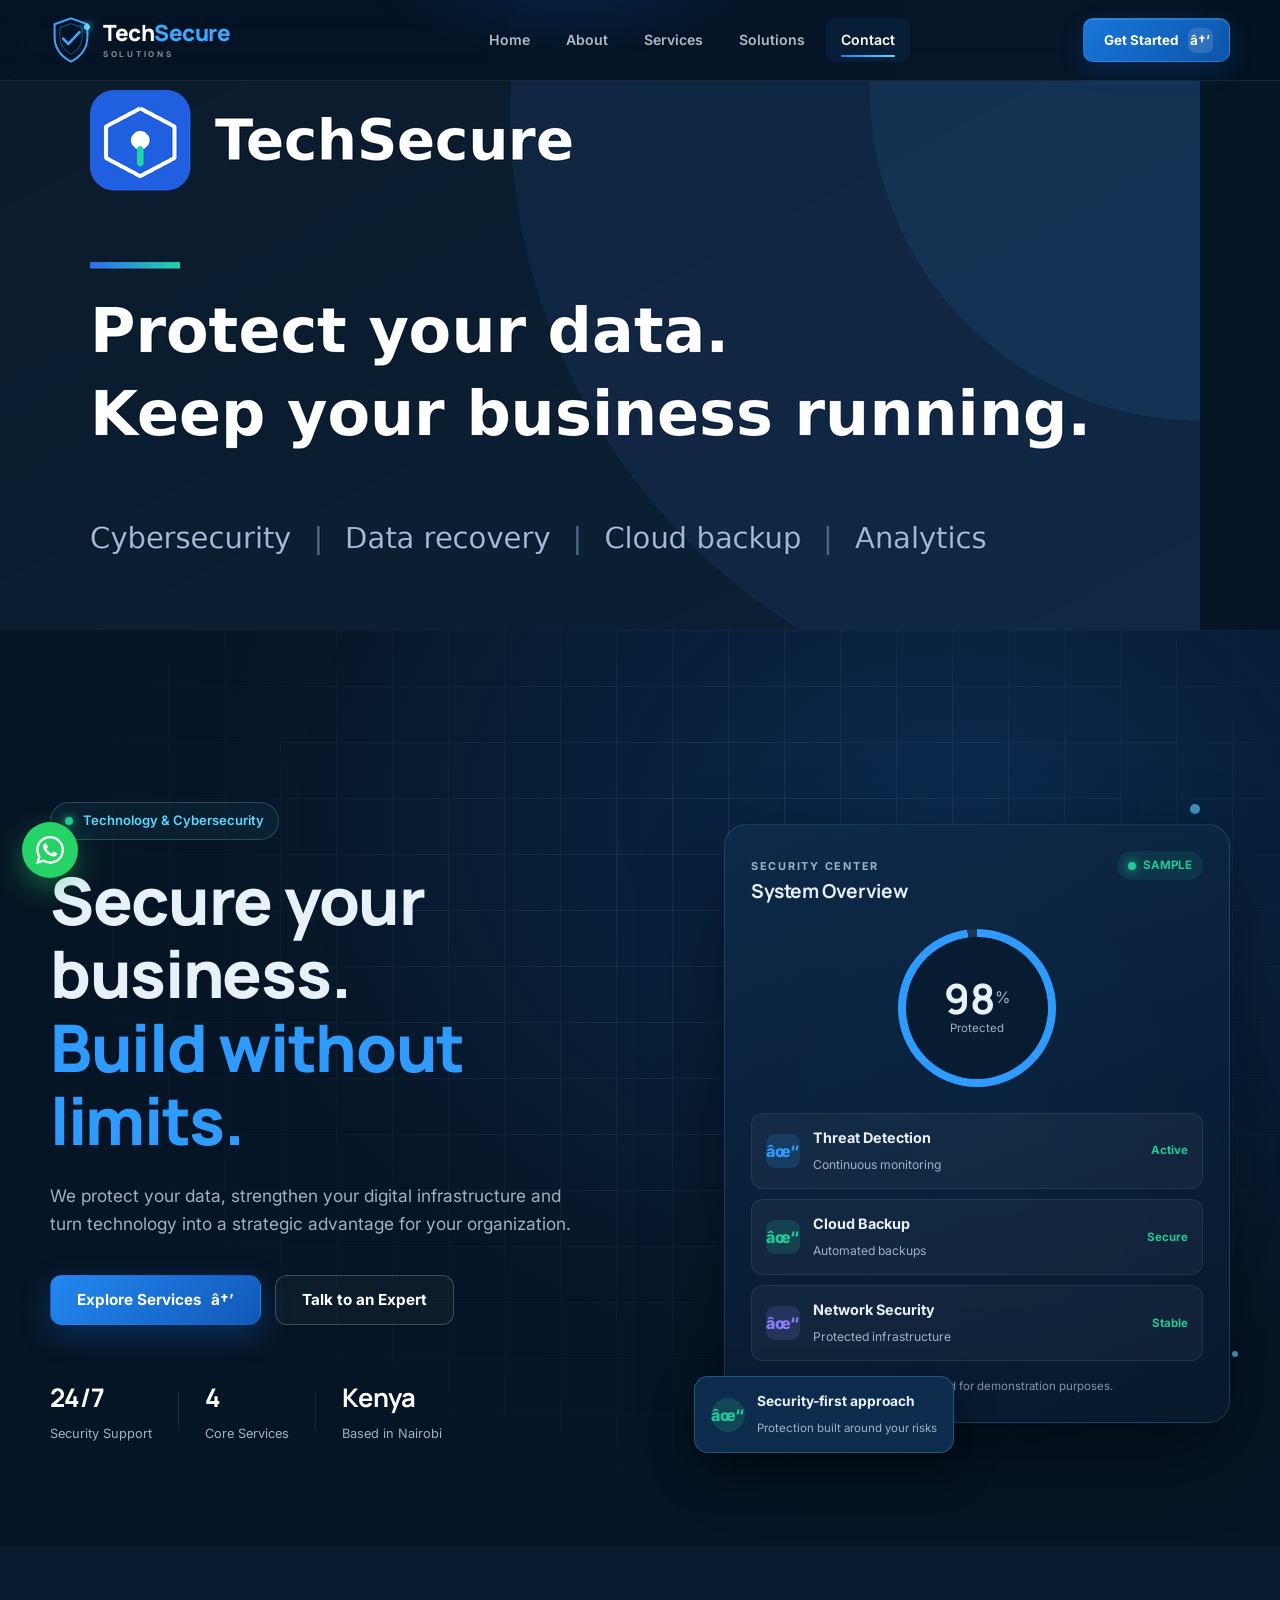
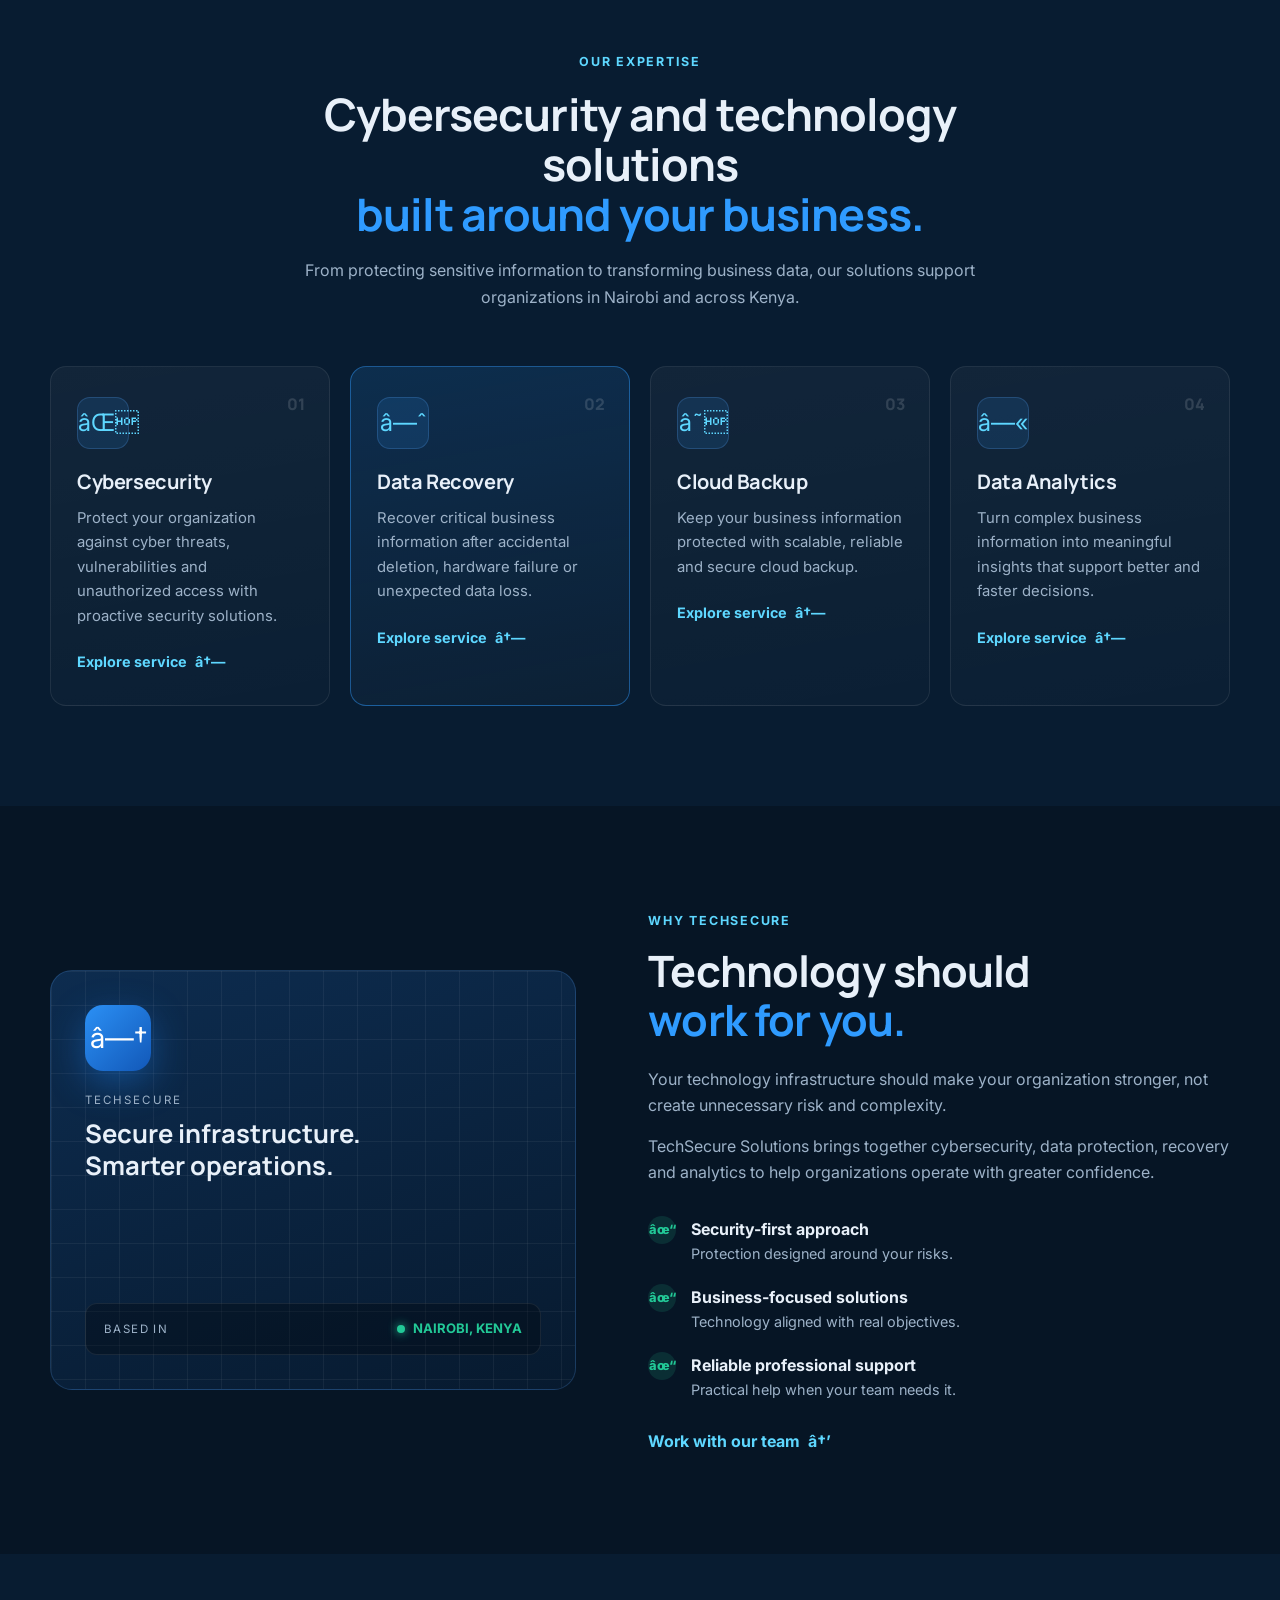
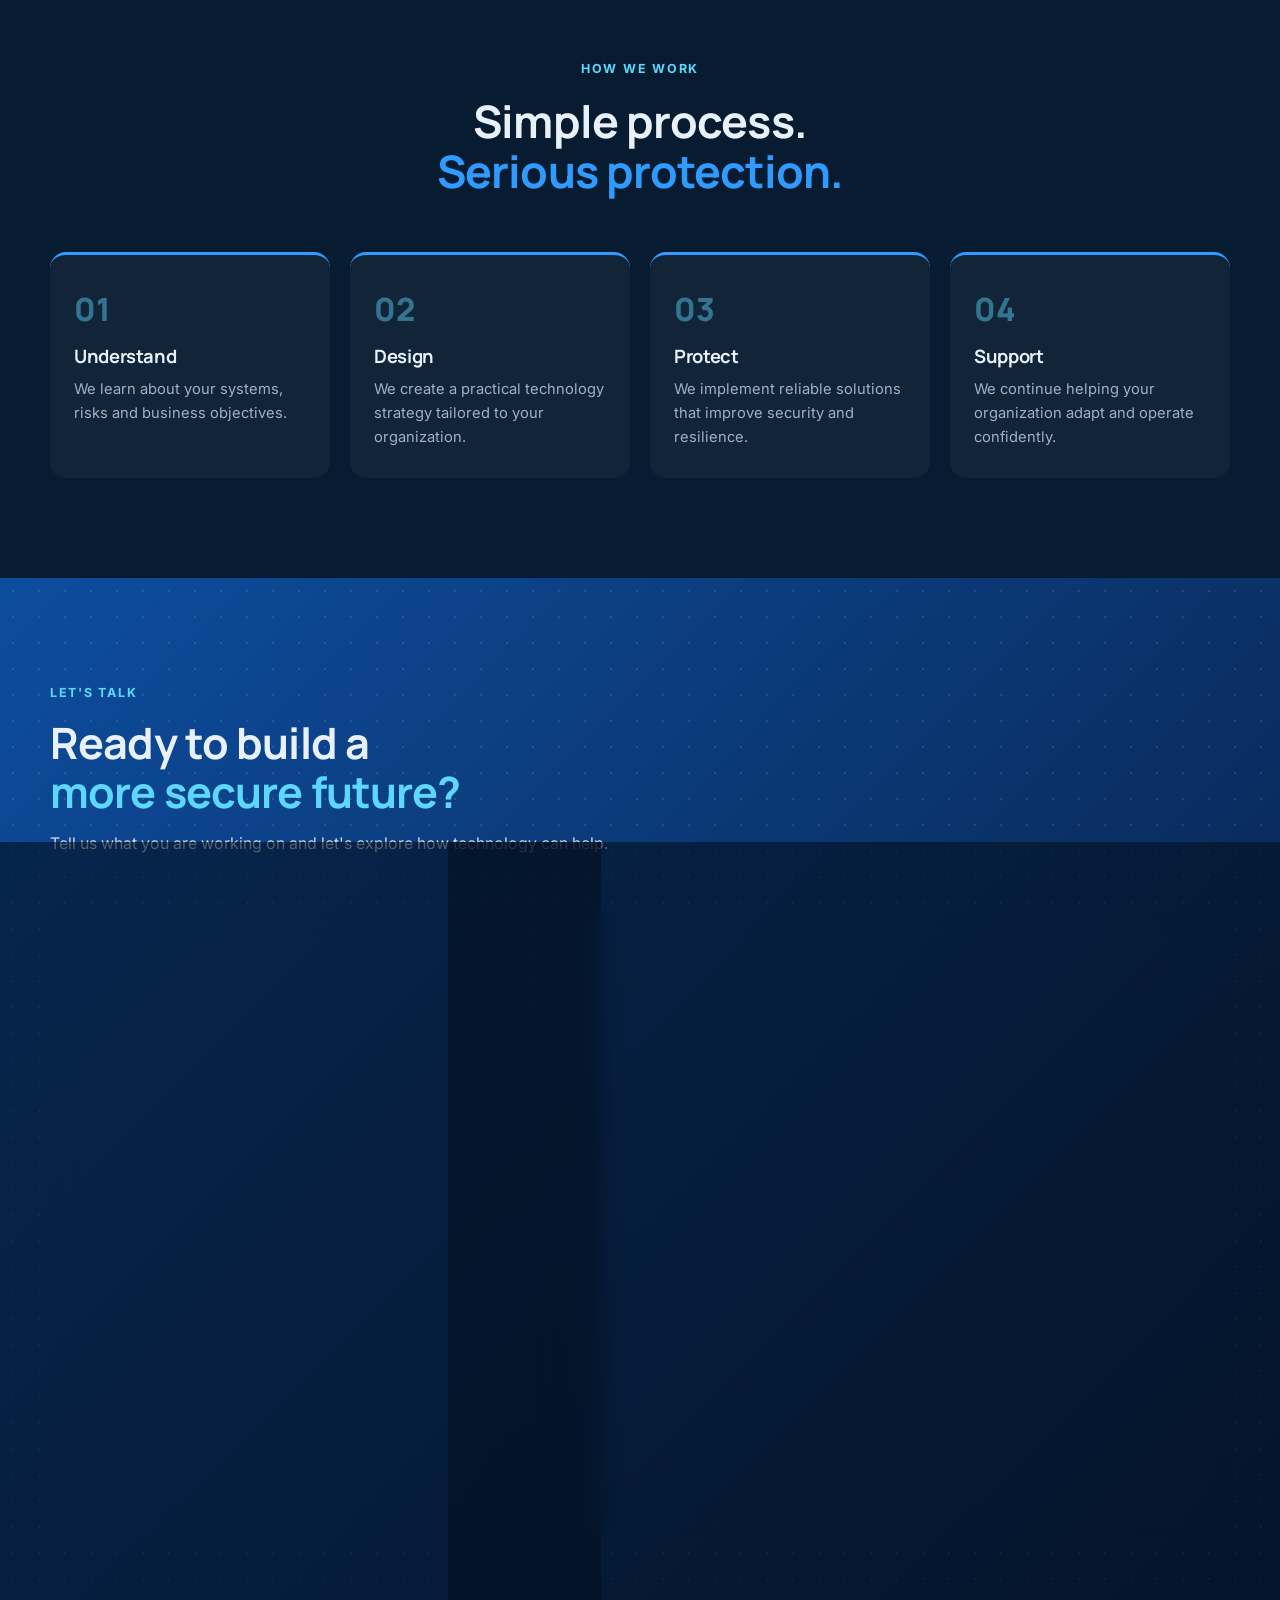
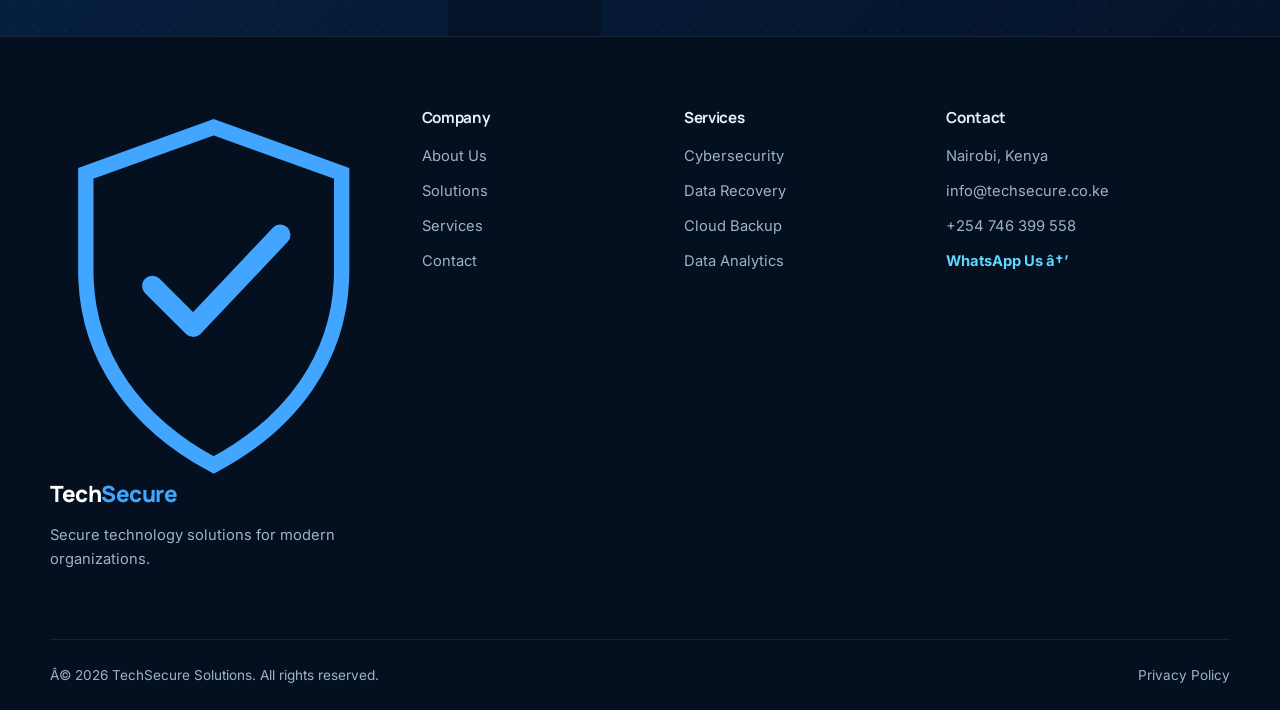
==== TechSecure/index.html @ e170213c "Add files via upload" ====
<!DOCTYPE html>
<html lang="en">
<head>
    <img src="images/og-image-png.png"
    <meta charset="UTF-8">
    <meta name="viewport" content="width=device-width, initial-scale=1.0">
    <title>TechSecure Solutions | Cybersecurity, Data Recovery, Cloud Backup &amp; Analytics</title>
    <meta name="description" content="TechSecure Solutions provides cybersecurity, data recovery, cloud backup, data analytics and technology solutions for organizations in Nairobi and across Kenya.">
    <meta name="keywords" content="cybersecurity Kenya, cybersecurity Nairobi, data recovery Kenya, cloud backup Kenya, data analytics Kenya, IT solutions Nairobi">
    <meta name="author" content="TechSecure Solutions">
    <meta name="robots" content="index, follow">
    <meta name="theme-color" content="#061525">

    <link rel="canonical" href="https://techsecure.co.ke/">

    <meta property="og:type" content="website">
    <meta property="og:url" content="https://techsecure.co.ke/">
    <meta property="og:title" content="TechSecure Solutions | Cybersecurity &amp; Technology Solutions">
    <meta property="og:description" content="Cybersecurity, data recovery, cloud backup and data analytics solutions for modern organizations in Kenya.">
    <meta property="og:image" content="https://techsecure.co.ke/images/og-image.png">
    <meta property="og:site_name" content="TechSecure Solutions">
    <meta property="og:locale" content="en_KE">

    <meta name="twitter:card" content="summary_large_image">
    <meta name="twitter:title" content="TechSecure Solutions | Cybersecurity &amp; Technology Solutions">
    <meta name="twitter:description" content="Cybersecurity, data recovery, cloud backup and data analytics solutions for modern organizations in Kenya.">
    <meta name="twitter:image" content="https://techsecure.co.ke/images/og-image.png">

    <link rel="icon" href="data:image/svg+xml,%3Csvg xmlns='http://www.w3.org/2000/svg' viewBox='0 0 32 32'%3E%3Crect width='32' height='32' rx='9' fill='%231466c8'/%3E%3Cpath d='M16 5.5l8 3v7c0 4.7-3.3 8.2-8 10-4.7-1.8-8-5.3-8-10v-7z' fill='none' stroke='%23fff' stroke-width='1.8' stroke-linejoin='round'/%3E%3Cpath d='M12 16l3 3 5-6' fill='none' stroke='%2319c29a' stroke-width='2.2' stroke-linecap='round' stroke-linejoin='round'/%3E%3C/svg%3E">

    <link rel="preconnect" href="https://fonts.googleapis.com">
    <link rel="preconnect" href="https://fonts.gstatic.com" crossorigin>
    <link href="https://fonts.googleapis.com/css2?family=Inter:wght@400;500;600;700;800&family=Manrope:wght@500;600;700;800&display=swap" rel="stylesheet">

    <link rel="stylesheet" href="css/style.css">

    <!-- Structured data for Google -->
    <script type="application/ld+json">
    {
      "@context": "https://schema.org",
      "@type": "ProfessionalService",
      "name": "TechSecure Solutions",
      "url": "https://techsecure.co.ke/",
      "telephone": "+254746399558",
      "email": "info@techsecure.co.ke",
      "areaServed": "Kenya",
      "address": {
        "@type": "PostalAddress",
        "addressLocality": "Nairobi",
        "addressCountry": "KE"
      },
      "serviceType": ["Cybersecurity", "Data Recovery", "Cloud Backup", "Data Analytics"]
    }
    </script>
</head>

<body>

    <a href="#main-content" class="skip-link">Skip to main content</a>

    <!-- ================= HEADER ================= -->
    <header class="site-header" id="site-header">
        <div class="header-glow"></div>
        <div class="container">
            <nav class="header-inner" aria-label="Main navigation">

                <a href="index.html" class="brand" aria-label="TechSecure Solutions home">
                    <span class="brand-icon" aria-hidden="true">
                        <svg width="42" height="48" viewBox="0 0 64 72" xmlns="http://www.w3.org/2000/svg">
                            <path d="M32 3 L57 12 V31 C57 48 47 61 32 69 C17 61 7 48 7 31 V12 Z" fill="none" stroke="currentColor" stroke-width="3"/>
                            <path d="M32 11 L49 17 V31 C49 43 42 52 32 58 C22 52 15 43 15 31 V17 Z" fill="none" stroke="currentColor" stroke-width="1.5" opacity=".45"/>
                            <path d="M20 34 L28 42 L45 24" fill="none" stroke="currentColor" stroke-width="4" stroke-linecap="round" stroke-linejoin="round"/>
                        </svg>
                        <span class="brand-pulse"></span>
                    </span>
                    <span class="brand-name">
                        <span class="brand-tech">Tech</span>
                        <span class="brand-secure">Secure</span>
                        <small>SOLUTIONS</small>
                    </span>
                </a>

                <ul class="nav-links" id="main-navigation">
                    <li><a href="#home" class="active">Home</a></li>
                    <li><a href="#about">About</a></li>
                    <li><a href="#services">Services</a></li>
                    <li><a href="pages/solutions.html">Solutions</a></li>
                    <li><a href="#contact">Contact</a></li>
                </ul>

                <a href="#contact" class="header-cta">
                    <span>Get Started</span>
                    <span class="header-cta-icon" aria-hidden="true">→</span>
                </a>

                <button class="menu-button" id="menuButton" type="button" aria-label="Open navigation menu" aria-expanded="false" aria-controls="main-navigation">
                    <span></span><span></span><span></span>
                </button>

            </nav>
        </div>
    </header>

    <main id="main-content">

        <!-- ================= HERO ================= -->
        <section class="hero" id="home" aria-labelledby="hero-title">
            <div class="hero-grid-pattern" aria-hidden="true"></div>
            <div class="container">
                <div class="hero-content">

                    <div class="hero-text">
                        <div class="hero-badge">
                            <span class="status-dot" aria-hidden="true"></span>
                            Technology &amp; Cybersecurity
                        </div>

                        <h1 id="hero-title">
                            Secure your business.
                            <span>Build without limits.</span>
                        </h1>

                        <p>We protect your data, strengthen your digital infrastructure and turn technology into a strategic advantage for your organization.</p>

                        <div class="hero-buttons">
                            <a href="#services" class="btn btn-primary">Explore Services <span>→</span></a>
                            <a href="#contact" class="btn btn-outline">Talk to an Expert</a>
                        </div>

                        <div class="hero-trust">
                            <div class="trust-item"><strong>24/7</strong><span>Security Support</span></div>
                            <div class="trust-line" aria-hidden="true"></div>
                            <div class="trust-item"><strong>4</strong><span>Core Services</span></div>
                            <div class="trust-line" aria-hidden="true"></div>
                            <div class="trust-item"><strong>Kenya</strong><span>Based in Nairobi</span></div>
                        </div>
                    </div>

                    <div class="hero-visual">
                        <div class="visual-glow" aria-hidden="true"></div>

                        <div class="security-card">
                            <div class="card-top">
                                <div>
                                    <span class="eyebrow">SECURITY CENTER</span>
                                    <h3>System Overview</h3>
                                </div>
                                <span class="live-status"><span></span>SAMPLE</span>
                            </div>

                            <div class="security-score">
                                <div class="score-ring">
                                    <div class="score-inner">
                                        <strong>98</strong>
                                        <span>%</span>
                                        <small>Protected</small>
                                    </div>
                                </div>
                            </div>

                            <div class="security-list">
                                <div class="security-row">
                                    <div class="security-row-icon blue" aria-hidden="true">✓</div>
                                    <div><strong>Threat Detection</strong><span>Continuous monitoring</span></div>
                                    <b>Active</b>
                                </div>
                                <div class="security-row">
                                    <div class="security-row-icon green" aria-hidden="true">✓</div>
                                    <div><strong>Cloud Backup</strong><span>Automated backups</span></div>
                                    <b>Secure</b>
                                </div>
                                <div class="security-row">
                                    <div class="security-row-icon purple" aria-hidden="true">✓</div>
                                    <div><strong>Network Security</strong><span>Protected infrastructure</span></div>
                                    <b>Stable</b>
                                </div>
                            </div>

                            <p class="card-note">Illustrative dashboard for demonstration purposes.</p>
                        </div>

                        <div class="floating-card">
                            <div class="floating-icon" aria-hidden="true">✓</div>
                            <div><strong>Security-first approach</strong><span>Protection built around your risks</span></div>
                        </div>

                        <div class="floating-dot dot-one" aria-hidden="true"></div>
                        <div class="floating-dot dot-two" aria-hidden="true"></div>
                    </div>

                </div>
            </div>
        </section>

        <!-- ================= SERVICES ================= -->
        <section class="services" id="services" aria-labelledby="services-title">
            <div class="container">

                <div class="section-heading">
                    <span class="section-tag">OUR EXPERTISE</span>
                    <h2 id="services-title">Cybersecurity and technology solutions <span>built around your business.</span></h2>
                    <p>From protecting sensitive information to transforming business data, our solutions support organizations in Nairobi and across Kenya.</p>
                </div>

                <div class="services-grid">

                    <article class="service-card">
                        <div class="service-number">01</div>
                        <div class="service-icon" aria-hidden="true">⌁</div>
                        <h3>Cybersecurity</h3>
                        <p>Protect your organization against cyber threats, vulnerabilities and unauthorized access with proactive security solutions.</p>
                        <a href="pages/cybersecurity.html">Explore service <span>↗</span></a>
                    </article>

                    <article class="service-card featured-service">
                        <div class="service-number">02</div>
                        <div class="service-icon" aria-hidden="true">◈</div>
                        <h3>Data Recovery</h3>
                        <p>Recover critical business information after accidental deletion, hardware failure or unexpected data loss.</p>
                        <a href="pages/data-recovery.html">Explore service <span>↗</span></a>
                    </article>

                    <article class="service-card">
                        <div class="service-number">03</div>
                        <div class="service-icon" aria-hidden="true">☁</div>
                        <h3>Cloud Backup</h3>
                        <p>Keep your business information protected with scalable, reliable and secure cloud backup.</p>
                        <a href="pages/cloud-backup.html">Explore service <span>↗</span></a>
                    </article>

                    <article class="service-card">
                        <div class="service-number">04</div>
                        <div class="service-icon" aria-hidden="true">◫</div>
                        <h3>Data Analytics</h3>
                        <p>Turn complex business information into meaningful insights that support better and faster decisions.</p>
                        <a href="pages/data-analytics.html">Explore service <span>↗</span></a>
                    </article>

                </div>
            </div>
        </section>

        <!-- ================= ABOUT ================= -->
        <section class="about" id="about" aria-labelledby="about-title">
            <div class="container">
                <div class="about-grid">

                    <div class="about-visual">
                        <div class="about-panel">
                            <div class="panel-grid" aria-hidden="true"></div>
                            <div class="panel-content">
                                <div class="shield-large" aria-hidden="true">◆</div>
                                <span>TECHSECURE</span>
                                <strong>Secure infrastructure.</strong>
                                <strong>Smarter operations.</strong>
                            </div>
                            <div class="panel-stat">
                                <span>BASED IN</span>
                                <strong><i></i>NAIROBI, KENYA</strong>
                            </div>
                        </div>
                    </div>

                    <div class="about-content">
                        <span class="section-tag">WHY TECHSECURE</span>
                        <h2 id="about-title">Technology should <span>work for you.</span></h2>

                        <p>Your technology infrastructure should make your organization stronger, not create unnecessary risk and complexity.</p>
                        <p>TechSecure Solutions brings together cybersecurity, data protection, recovery and analytics to help organizations operate with greater confidence.</p>

                        <div class="about-features">
                            <div>
                                <span class="feature-check" aria-hidden="true">✓</span>
                                <div><strong>Security-first approach</strong><p>Protection designed around your risks.</p></div>
                            </div>
                            <div>
                                <span class="feature-check" aria-hidden="true">✓</span>
                                <div><strong>Business-focused solutions</strong><p>Technology aligned with real objectives.</p></div>
                            </div>
                            <div>
                                <span class="feature-check" aria-hidden="true">✓</span>
                                <div><strong>Reliable professional support</strong><p>Practical help when your team needs it.</p></div>
                            </div>
                        </div>

                        <a href="#contact" class="text-link">Work with our team <span>→</span></a>
                    </div>

                </div>
            </div>
        </section>

        <!-- ================= PROCESS ================= -->
        <section class="process" aria-labelledby="process-title">
            <div class="container">

                <div class="section-heading">
                    <span class="section-tag">HOW WE WORK</span>
                    <h2 id="process-title">Simple process. <span>Serious protection.</span></h2>
                </div>

                <div class="process-grid">
                    <div class="process-item"><span>01</span><h3>Understand</h3><p>We learn about your systems, risks and business objectives.</p></div>
                    <div class="process-item"><span>02</span><h3>Design</h3><p>We create a practical technology strategy tailored to your organization.</p></div>
                    <div class="process-item"><span>03</span><h3>Protect</h3><p>We implement reliable solutions that improve security and resilience.</p></div>
                    <div class="process-item"><span>04</span><h3>Support</h3><p>We continue helping your organization adapt and operate confidently.</p></div>
                </div>

            </div>
        </section>

        <!-- ================= CONTACT ================= -->
        <section class="cta" id="contact" aria-labelledby="contact-title">
            <div class="cta-pattern" aria-hidden="true"></div>
            <div class="container">

                <div class="contact-heading">
                    <span class="section-tag">LET'S TALK</span>
                    <h2 id="contact-title">Ready to build a <span>more secure future?</span></h2>
                    <p>Tell us what you are working on and let's explore how technology can help.</p>
                </div>

                <div class="contact-grid">

                    <div class="contact-info">
                        <h3>Contact TechSecure</h3>

                        <ul class="contact-details">
                            <li>
                                <span class="contact-icon" aria-hidden="true">✉</span>
                                <div>
                                    <strong>Email</strong>
                                    <a href="mailto:info@techsecure.co.ke">info@techsecure.co.ke</a>
                                </div>
                            </li>
                            <li>
                                <span class="contact-icon" aria-hidden="true">☎</span>
                                <div>
                                    <strong>Phone</strong>
                                    <a href="tel:+254746399558">+254 746 399 558</a>
                                </div>
                            </li>
                            <li>
                                <span class="contact-icon" aria-hidden="true">⌖</span>
                                <div>
                                    <strong>Location</strong>
                                    <span>Nairobi, Kenya</span>
                                </div>
                            </li>
                        </ul>

                        <a href="https://wa.me/254746399558?text=Hello%20TechSecure%2C%20I%27d%20like%20to%20ask%20about%20your%20services." class="btn btn-light" target="_blank" rel="noopener noreferrer">Message us on WhatsApp <span>→</span></a>
                    </div>

                    <!-- Works automatically when hosted on Netlify -->
                    <form class="contact-form" name="contact" method="POST" data-netlify="true" netlify-honeypot="bot-field">
                        <input type="hidden" name="form-name" value="contact">
                        <p class="hp"><label>Leave this empty: <input name="bot-field"></label></p>

                        <h3>Send us a message</h3>

                        <div class="form-row">
                            <div class="fld">
                                <label for="f-name">Full name</label>
                                <input id="f-name" name="name" type="text" autocomplete="name" required>
                            </div>
                            <div class="fld">
                                <label for="f-email">Email address</label>
                                <input id="f-email" name="email" type="email" autocomplete="email" required>
                            </div>
                        </div>

                        <div class="form-row">
                            <div class="fld">
                                <label for="f-phone">Phone (optional)</label>
                                <input id="f-phone" name="phone" type="tel" autocomplete="tel">
                            </div>
                            <div class="fld">
                                <label for="f-service">Service</label>
                                <select id="f-service" name="service">
                                    <option>General enquiry</option>
                                    <option>Cybersecurity</option>
                                    <option>Data recovery</option>
                                    <option>Cloud backup</option>
                                    <option>Data analytics</option>
                                </select>
                            </div>
                        </div>

                        <div class="fld">
                            <label for="f-message">How can we help?</label>
                            <textarea id="f-message" name="message" rows="5" required></textarea>
                        </div>

                        <button type="submit" class="btn btn-primary">Send Message <span>→</span></button>
                        <p class="form-note">We reply to every enquiry. See our <a href="pages/privacy.html">Privacy Policy</a>.</p>
                    </form>

                </div>
            </div>
        </section>

    </main>

    <!-- ================= FOOTER ================= -->
    <footer class="footer">
        <div class="container">

            <div class="footer-grid">

                <div class="footer-company">
                    <a href="index.html" class="brand" aria-label="TechSecure Solutions home">
                        <span class="brand-icon" aria-hidden="true">
                            <svg width="42" height="48" viewBox="0 0 64 72" xmlns="http://www.w3.org/2000/svg">
                                <path d="M32 3 L57 12 V31 C57 48 47 61 32 69 C17 61 7 48 7 31 V12 Z" fill="none" stroke="currentColor" stroke-width="3"/>
                                <path d="M20 34 L28 42 L45 24" fill="none" stroke="currentColor" stroke-width="4" stroke-linecap="round" stroke-linejoin="round"/>
                            </svg>
                        </span>
                        <span class="brand-name">
                            <span class="brand-tech">Tech</span>
                            <span class="brand-secure">Secure</span>
                        </span>
                    </a>
                    <p>Secure technology solutions for modern organizations.</p>
                </div>

                <div>
                    <h3>Company</h3>
                    <a href="#about">About Us</a>
                    <a href="pages/solutions.html">Solutions</a>
                    <a href="#services">Services</a>
                    <a href="#contact">Contact</a>
                </div>

                <div>
                    <h3>Services</h3>
                    <a href="pages/cybersecurity.html">Cybersecurity</a>
                    <a href="pages/data-recovery.html">Data Recovery</a>
                    <a href="pages/cloud-backup.html">Cloud Backup</a>
                    <a href="pages/data-analytics.html">Data Analytics</a>
                </div>

                <div>
                    <h3>Contact</h3>
                    <p>Nairobi, Kenya</p>
                    <a href="mailto:info@techsecure.co.ke">info@techsecure.co.ke</a>
                    <a href="tel:+254746399558">+254 746 399 558</a>
                    <a href="https://wa.me/254746399558?text=Hello%20TechSecure%2C%20I%27d%20like%20to%20ask%20about%20your%20services." class="footer-contact" target="_blank" rel="noopener noreferrer">WhatsApp Us →</a>
                </div>

            </div>

            <div class="footer-bottom">
                <p>© <span id="year"></span> TechSecure Solutions. All rights reserved.</p>
                <div>
                    <a href="pages/privacy.html">Privacy Policy</a>
                </div>
            </div>

        </div>
    </footer>

    <!-- WhatsApp floating button -->
    <a class="wa-float" href="https://wa.me/254746399558?text=Hello%20TechSecure%2C%20I%27d%20like%20to%20ask%20about%20your%20services." target="_blank" rel="noopener noreferrer" aria-label="Chat with TechSecure on WhatsApp">
        <svg width="28" height="28" viewBox="0 0 24 24" fill="#fff" aria-hidden="true"><path d="M17.472 14.382c-.297-.149-1.758-.867-2.03-.967-.273-.099-.471-.148-.67.15-.197.297-.767.966-.94 1.164-.173.199-.347.223-.644.075-.297-.15-1.255-.463-2.39-1.475-.883-.788-1.48-1.761-1.653-2.059-.173-.297-.018-.458.13-.606.134-.133.298-.347.446-.52.149-.174.198-.298.298-.497.099-.198.05-.371-.025-.52-.075-.149-.669-1.612-.916-2.207-.242-.579-.487-.5-.669-.51-.173-.008-.371-.01-.57-.01-.198 0-.52.074-.792.372-.272.297-1.04 1.016-1.04 2.479 0 1.462 1.065 2.875 1.213 3.074.149.198 2.096 3.2 5.077 4.487.709.306 1.262.489 1.694.625.712.227 1.36.195 1.871.118.571-.085 1.758-.719 2.006-1.413.248-.694.248-1.289.173-1.413-.074-.124-.272-.198-.57-.347m-5.421 7.403h-.004a9.87 9.87 0 01-5.031-1.378l-.361-.214-3.741.982.998-3.648-.235-.374a9.86 9.86 0 01-1.51-5.26c.001-5.45 4.436-9.884 9.888-9.884 2.64 0 5.122 1.03 6.988 2.898a9.825 9.825 0 012.893 6.994c-.003 5.45-4.437 9.884-9.885 9.884m8.413-18.297A11.815 11.815 0 0012.05 0C5.495 0 .16 5.335.157 11.892c0 2.096.547 4.142 1.588 5.945L.057 24l6.305-1.654a11.882 11.882 0 005.683 1.448h.005c6.554 0 11.89-5.335 11.893-11.893a11.821 11.821 0 00-3.48-8.413Z"/></svg>
    </a>

    <button id="backToTop" class="back-to-top" type="button" aria-label="Back to top">↑</button>

    <script src="js/script.js"></script>

</body>
</html>
---- TechSecure/css/style.css ----
/* ===== TECHSECURE — COMPLETE STYLESHEET (FINAL) ===== */

:root {
  --bg: #061525;
  --bg-2: #081c31;
  --line: rgba(255, 255, 255, .08);
  --text: #e8f0f9;
  --muted: #9db2c8;
  --blue: #2f9bff;
  --blue-d: #1466c8;
  --cyan: #5ed7ff;
  --green: #22c997;
  --purple: #8b7bff;
  --radius: 16px;
  --head: "Manrope", "Inter", system-ui, sans-serif;
  --body: "Inter", system-ui, -apple-system, "Segoe UI", sans-serif;
}

*, *::before, *::after { box-sizing: border-box; }
html { scroll-behavior: smooth; scroll-padding-top: 90px; }
body {
  margin: 0; background: var(--bg); color: var(--text);
  font-family: var(--body); font-size: 1rem; line-height: 1.65;
  -webkit-font-smoothing: antialiased;
}
img, svg { max-width: 100%; display: block; }
a { color: inherit; text-decoration: none; }
h1, h2, h3 { font-family: var(--head); line-height: 1.12; margin: 0; letter-spacing: -.02em; }
p { margin: 0; }
.container { width: min(1180px, 100% - 40px); margin-inline: auto; }
:focus-visible { outline: 2px solid var(--cyan); outline-offset: 3px; }

.skip-link {
  position: absolute; left: 12px; top: -60px; z-index: 3000;
  background: var(--blue); color: #fff; padding: 10px 16px; border-radius: 8px;
}
.skip-link:focus { top: 12px; }

/* ===== HEADER ===== */
.site-header {
  position: fixed; inset: 0 0 auto 0; z-index: 1000;
  background: rgba(5, 19, 36, .9); border-bottom: 1px solid var(--line);
  backdrop-filter: blur(18px); -webkit-backdrop-filter: blur(18px);
  transition: background .3s, box-shadow .3s, border-color .3s;
}
.site-header.scrolled {
  background: rgba(4, 16, 31, .97); border-bottom-color: rgba(58, 157, 255, .18);
  box-shadow: 0 12px 40px rgba(0, 0, 0, .25);
}
.header-glow {
  position: absolute; top: -120px; left: 28%; width: 420px; height: 180px;
  background: radial-gradient(ellipse, rgba(21, 117, 255, .14), transparent 70%);
  pointer-events: none;
}
.site-header .container { position: relative; }
.header-inner { min-height: 80px; display: flex; align-items: center; justify-content: space-between; gap: 28px; }

.brand { display: inline-flex; align-items: center; gap: 11px; flex-shrink: 0; }
.brand-icon { position: relative; width: 42px; height: 48px; color: #42a5ff; transition: transform .35s, color .35s, filter .35s; }
.brand-icon svg { width: 100%; height: 100%; }
.brand-pulse {
  position: absolute; width: 6px; height: 6px; top: 8px; right: 2px; border-radius: 50%;
  background: var(--cyan); box-shadow: 0 0 0 4px rgba(94, 215, 255, .1), 0 0 14px rgba(94, 215, 255, .7);
  animation: pulse 2.2s infinite ease-in-out;
}
@keyframes pulse { 0%, 100% { opacity: .45; transform: scale(.8); } 50% { opacity: 1; transform: scale(1.15); } }
.brand:hover .brand-icon { color: #66c4ff; transform: translateY(-1px) rotate(-2deg); filter: drop-shadow(0 0 12px rgba(58, 167, 255, .35)); }

.brand-name { display: flex; flex-wrap: wrap; align-items: baseline; line-height: 1; }
.brand-tech, .brand-secure { font-family: var(--head); font-size: 1.4rem; font-weight: 800; letter-spacing: -.5px; }
.brand-tech { color: #fff; }
.brand-secure { color: #3ea7ff; }
.brand-name small { flex-basis: 100%; margin-top: 5px; font-size: .5rem; font-weight: 700; letter-spacing: .34em; color: rgba(255, 255, 255, .5); }

.nav-links { display: flex; align-items: center; gap: 6px; margin: 0; padding: 0; list-style: none; }
.nav-links a {
  position: relative; display: inline-flex; align-items: center; min-height: 44px; padding: 0 15px;
  color: rgba(255, 255, 255, .7); font-size: .88rem; font-weight: 600; border-radius: 9px;
  transition: color .25s, background .25s;
}
.nav-links a::after {
  content: ""; position: absolute; left: 15px; right: 15px; bottom: 5px; height: 2px; border-radius: 10px;
  background: linear-gradient(90deg, #1687ff, var(--cyan)); transform: scaleX(0); transition: transform .25s;
}
.nav-links a:hover { color: #fff; background: rgba(255, 255, 255, .06); }
.nav-links a:hover::after, .nav-links a.active::after { transform: scaleX(1); }
.nav-links a.active { color: #fff; background: rgba(38, 137, 224, .08); }

.header-cta {
  display: inline-flex; align-items: center; gap: 10px; min-height: 44px; padding: 0 16px 0 20px;
  color: #fff; font-size: .84rem; font-weight: 700; border: 1px solid rgba(77, 171, 255, .35); border-radius: 10px;
  background: linear-gradient(135deg, #1977da, #0c54a9);
  box-shadow: 0 8px 24px rgba(0, 105, 210, .2), inset 0 1px 0 rgba(255, 255, 255, .12);
  transition: transform .25s, box-shadow .25s, border-color .25s;
}
.header-cta:hover { transform: translateY(-2px); border-color: rgba(112, 198, 255, .65); box-shadow: 0 12px 30px rgba(0, 115, 230, .3); }
.header-cta-icon { width: 25px; height: 25px; display: grid; place-items: center; border-radius: 7px; background: rgba(255, 255, 255, .13); transition: transform .25s; }
.header-cta:hover .header-cta-icon { transform: translateX(3px); }

.menu-button {
  display: none; width: 45px; height: 45px; padding: 0; flex-direction: column; align-items: center; justify-content: center; gap: 5px;
  border: 1px solid rgba(255, 255, 255, .14); border-radius: 10px; background: rgba(255, 255, 255, .05); cursor: pointer;
}
.menu-button span { width: 19px; height: 2px; border-radius: 10px; background: #fff; transition: transform .3s, opacity .3s; }

/* ===== BUTTONS & SHARED ===== */
.btn {
  display: inline-flex; align-items: center; justify-content: center; gap: 10px; min-height: 50px; padding: 0 26px;
  font: inherit; font-weight: 700; font-size: .95rem; border-radius: 12px; border: 1px solid transparent; cursor: pointer;
  transition: transform .25s, box-shadow .25s, background .25s, border-color .25s;
}
.btn:hover { transform: translateY(-2px); }
.btn-primary { color: #fff; background: linear-gradient(135deg, #2288f0, #1258b8); box-shadow: 0 10px 30px rgba(20, 110, 220, .3); }
.btn-outline { color: #fff; border-color: rgba(255, 255, 255, .22); background: rgba(255, 255, 255, .03); }
.btn-outline:hover { border-color: var(--cyan); background: rgba(94, 215, 255, .06); }
.btn-light { color: #06264a; background: #fff; box-shadow: 0 10px 30px rgba(0, 0, 0, .2); }

.section-tag { display: inline-block; margin-bottom: 16px; font-size: .78rem; font-weight: 700; letter-spacing: .14em; color: var(--cyan); }
h2 span, h1 span { color: var(--blue); display: block; }
.section-heading { max-width: 680px; margin: 0 auto 56px; text-align: center; }
.section-heading h2 { font-size: clamp(1.9rem, 4vw, 2.8rem); }
.section-heading p { margin-top: 18px; color: var(--muted); }
.text-link { display: inline-flex; gap: 8px; margin-top: 26px; font-weight: 700; color: var(--cyan); }
.text-link span { transition: transform .2s; }
.text-link:hover span { transform: translateX(4px); }

/* ===== HERO ===== */
.hero { position: relative; overflow: hidden; padding: 170px 0 100px; background: radial-gradient(ellipse at 75% 20%, rgba(28, 110, 220, .22), transparent 55%), var(--bg); }
.hero-grid-pattern {
  position: absolute; inset: 0; pointer-events: none;
  background-image: linear-gradient(var(--line) 1px, transparent 1px), linear-gradient(90deg, var(--line) 1px, transparent 1px);
  background-size: 56px 56px; mask-image: radial-gradient(ellipse at 60% 30%, #000, transparent 70%);
  -webkit-mask-image: radial-gradient(ellipse at 60% 30%, #000, transparent 70%);
}
.hero .container { position: relative; }
.hero-content { display: grid; grid-template-columns: 1.05fr .95fr; gap: 64px; align-items: center; }
.hero-badge {
  display: inline-flex; align-items: center; gap: 10px; padding: 7px 14px; margin-bottom: 24px;
  font-size: .82rem; font-weight: 600; color: var(--cyan); border: 1px solid rgba(94, 215, 255, .25); border-radius: 999px; background: rgba(94, 215, 255, .06);
}
.status-dot, .live-status span, .panel-stat i { width: 8px; height: 8px; border-radius: 50%; background: var(--green); box-shadow: 0 0 10px var(--green); display: inline-block; }
.hero h1 { font-size: clamp(2.4rem, 5.6vw, 4.1rem); font-weight: 800; }
.hero-text > p { margin-top: 24px; max-width: 540px; color: var(--muted); font-size: 1.08rem; }
.hero-buttons { display: flex; flex-wrap: wrap; gap: 14px; margin-top: 36px; }
.hero-trust { display: flex; align-items: center; gap: 26px; margin-top: 52px; flex-wrap: wrap; }
.trust-item strong { display: block; font-family: var(--head); font-size: 1.6rem; color: #fff; }
.trust-item span { font-size: .8rem; color: var(--muted); }
.trust-line { width: 1px; height: 38px; background: var(--line); }

.hero-visual { position: relative; padding: 24px 0 24px 24px; }
.visual-glow { position: absolute; inset: 10% 0 0 10%; background: radial-gradient(circle, rgba(47, 155, 255, .3), transparent 65%); filter: blur(40px); }
.security-card {
  position: relative; padding: 26px; border-radius: 22px; border: 1px solid rgba(94, 170, 255, .2);
  background: linear-gradient(160deg, rgba(14, 42, 74, .95), rgba(7, 24, 44, .95)); box-shadow: 0 30px 80px rgba(0, 0, 0, .45);
}
.card-top { display: flex; justify-content: space-between; align-items: flex-start; gap: 12px; }
.eyebrow { font-size: .68rem; letter-spacing: .16em; color: var(--muted); font-weight: 700; }
.card-top h3 { font-size: 1.2rem; margin-top: 4px; }
.live-status { display: inline-flex; align-items: center; gap: 7px; font-size: .72rem; font-weight: 700; color: var(--green); padding: 5px 11px; border-radius: 999px; background: rgba(34, 201, 151, .1); }
.security-score { display: grid; place-items: center; margin: 26px 0; }
.score-ring { width: 158px; height: 158px; padding: 8px; border-radius: 50%; background: conic-gradient(var(--blue) 0 98%, rgba(255, 255, 255, .08) 0); }
.score-inner { width: 100%; height: 100%; border-radius: 50%; background: var(--bg-2); display: flex; flex-wrap: wrap; align-content: center; justify-content: center; }
.score-inner strong { font-family: var(--head); font-size: 2.6rem; line-height: 1; }
.score-inner span { font-size: 1rem; color: var(--muted); align-self: flex-start; margin-top: 6px; }
.score-inner small { flex-basis: 100%; text-align: center; color: var(--muted); font-size: .72rem; }
.security-list { display: grid; gap: 10px; }
.security-row { display: flex; align-items: center; gap: 13px; padding: 12px 14px; border-radius: 12px; background: rgba(255, 255, 255, .04); border: 1px solid var(--line); }
.security-row > div:nth-child(2) { flex: 1; min-width: 0; }
.security-row strong { display: block; font-size: .9rem; }
.security-row span { font-size: .76rem; color: var(--muted); }
.security-row b { font-size: .72rem; color: var(--green); }
.security-row-icon { width: 34px; height: 34px; display: grid; place-items: center; border-radius: 9px; font-weight: 800; }
.security-row-icon.blue { background: rgba(47, 155, 255, .16); color: var(--blue); }
.security-row-icon.green { background: rgba(34, 201, 151, .16); color: var(--green); }
.security-row-icon.purple { background: rgba(139, 123, 255, .16); color: var(--purple); }
.card-note { margin-top: 16px; font-size: .72rem; color: var(--muted); text-align: center; opacity: .8; }
.floating-card {
  position: absolute; left: -6px; bottom: -6px; display: flex; align-items: center; gap: 12px; padding: 13px 16px; border-radius: 14px;
  background: #0d2b4c; border: 1px solid rgba(94, 215, 255, .25); box-shadow: 0 18px 40px rgba(0, 0, 0, .4);
}
.floating-card strong { display: block; font-size: .86rem; }
.floating-card span { font-size: .72rem; color: var(--muted); }
.floating-icon { width: 34px; height: 34px; display: grid; place-items: center; border-radius: 50%; background: rgba(34, 201, 151, .18); color: var(--green); font-weight: 800; }
.floating-dot { position: absolute; border-radius: 50%; background: var(--cyan); opacity: .6; }
.dot-one { width: 10px; height: 10px; top: 4px; right: 30px; }
.dot-two { width: 6px; height: 6px; bottom: 90px; right: -8px; }

/* ===== SECTIONS ===== */
.services, .about, .process { padding: 100px 0; }
.services { background: var(--bg-2); }
.services-grid { display: grid; grid-template-columns: repeat(4, 1fr); gap: 20px; }
.service-card {
  position: relative; padding: 30px 26px; border-radius: var(--radius); border: 1px solid var(--line);
  background: linear-gradient(170deg, rgba(255, 255, 255, .045), rgba(255, 255, 255, .015));
  transition: transform .3s, border-color .3s, box-shadow .3s;
}
.service-card:hover { transform: translateY(-6px); border-color: rgba(94, 170, 255, .4); box-shadow: 0 20px 50px rgba(0, 0, 0, .3); }
.featured-service { border-color: rgba(47, 155, 255, .45); background: linear-gradient(170deg, rgba(47, 155, 255, .14), rgba(255, 255, 255, .02)); }
.service-number { position: absolute; top: 24px; right: 24px; font-family: var(--head); font-weight: 800; color: rgba(255, 255, 255, .14); }
.service-icon { width: 52px; height: 52px; display: grid; place-items: center; margin-bottom: 22px; border-radius: 13px; font-size: 1.5rem; color: var(--cyan); background: rgba(47, 155, 255, .13); border: 1px solid rgba(94, 170, 255, .22); }
.service-card h3 { font-size: 1.25rem; margin-bottom: 12px; }
.service-card p { color: var(--muted); font-size: .93rem; }
.service-card > a { display: inline-flex; gap: 8px; margin-top: 22px; font-weight: 700; font-size: .9rem; color: var(--cyan); }

.about-grid { display: grid; grid-template-columns: .95fr 1.05fr; gap: 72px; align-items: center; }
.about-panel { position: relative; overflow: hidden; min-height: 420px; padding: 34px; border-radius: 22px; border: 1px solid rgba(94, 170, 255, .2); background: linear-gradient(160deg, #0d2c4f, #071a2f); display: flex; flex-direction: column; justify-content: space-between; }
.panel-grid { position: absolute; inset: 0; background-image: linear-gradient(var(--line) 1px, transparent 1px), linear-gradient(90deg, var(--line) 1px, transparent 1px); background-size: 34px 34px; opacity: .7; }
.panel-content, .panel-stat { position: relative; }
.shield-large { width: 66px; height: 66px; display: grid; place-items: center; margin-bottom: 20px; border-radius: 18px; font-size: 1.8rem; color: #fff; background: linear-gradient(135deg, #2b90f5, #1258b8); box-shadow: 0 12px 36px rgba(30, 130, 240, .4); }
.panel-content > span { display: block; font-size: .72rem; letter-spacing: .18em; color: var(--muted); margin-bottom: 8px; }
.panel-content strong { display: block; font-family: var(--head); font-size: 1.6rem; line-height: 1.25; }
.panel-stat { display: flex; justify-content: space-between; align-items: center; padding: 14px 18px; border-radius: 12px; background: rgba(0, 0, 0, .28); border: 1px solid var(--line); }
.panel-stat span { font-size: .72rem; letter-spacing: .12em; color: var(--muted); }
.panel-stat strong { display: inline-flex; align-items: center; gap: 8px; font-size: .82rem; color: var(--green); }
.about-content h2 { font-size: clamp(1.9rem, 4vw, 2.7rem); margin-bottom: 22px; }
.about-content > p { color: var(--muted); margin-bottom: 14px; }
.about-features { display: grid; gap: 18px; margin-top: 30px; }
.about-features > div { display: flex; gap: 15px; align-items: flex-start; }
.about-features strong { display: block; }
.about-features p { color: var(--muted); font-size: .9rem; }
.feature-check { flex: none; width: 28px; height: 28px; display: grid; place-items: center; border-radius: 50%; font-size: .8rem; font-weight: 800; color: var(--green); background: rgba(34, 201, 151, .14); }

.process { background: var(--bg-2); }
.process-grid { display: grid; grid-template-columns: repeat(4, 1fr); gap: 20px; }
.process-item { padding: 28px 24px; border-radius: var(--radius); border-top: 3px solid var(--blue); background: rgba(255, 255, 255, .035); }
.process-item span { font-family: var(--head); font-size: 2rem; font-weight: 800; color: rgba(94, 215, 255, .45); }
.process-item h3 { margin: 10px 0; font-size: 1.15rem; }
.process-item p { color: var(--muted); font-size: .92rem; }

/* ===== CONTACT SECTION ===== */
.cta { position: relative; overflow: hidden; padding: 100px 0; background: linear-gradient(135deg, #0d4d9e, #0a2f63 60%, #071c3b); }
.cta-pattern { position: absolute; inset: 0; background-image: radial-gradient(rgba(255, 255, 255, .1) 1px, transparent 1px); background-size: 26px 26px; }
.cta .container { position: relative; }

.contact-heading { max-width: 640px; margin: 0 0 52px; }
.contact-heading h2 { font-size: clamp(1.9rem, 4vw, 2.7rem); }
.contact-heading h2 span { color: var(--cyan); }
.contact-heading p { margin-top: 14px; color: rgba(255, 255, 255, .8); }

.contact-grid { display: grid; grid-template-columns: .8fr 1.2fr; gap: 28px; align-items: stretch; }

.contact-info, .contact-form {
  position: relative; padding: 38px; border-radius: 22px;
  background: rgba(4, 16, 31, .6); border: 1px solid rgba(255, 255, 255, .12);
  box-shadow: 0 24px 60px rgba(0, 0, 0, .28);
  backdrop-filter: blur(12px); -webkit-backdrop-filter: blur(12px);
}
.contact-info { display: flex; flex-direction: column; }
.contact-info h3, .contact-form h3 { font-size: 1.4rem; margin-bottom: 26px; }

.contact-details { list-style: none; margin: 0 0 32px; padding: 0; display: grid; gap: 14px; }
.contact-details li {
  display: flex; align-items: center; gap: 16px; padding: 14px 16px;
  border-radius: 14px; background: rgba(255, 255, 255, .04); border: 1px solid rgba(255, 255, 255, .08);
  transition: border-color .25s, background .25s;
}
.contact-details li:hover { border-color: rgba(94, 215, 255, .35); background: rgba(94, 215, 255, .06); }
.contact-icon {
  flex: none; width: 46px; height: 46px; display: grid; place-items: center;
  border-radius: 12px; font-size: 1.15rem; color: var(--cyan);
  background: rgba(94, 215, 255, .1); border: 1px solid rgba(94, 215, 255, .22);
}
.contact-details li > div { min-width: 0; }
.contact-details strong { display: block; margin-bottom: 2px; font-size: .7rem; letter-spacing: .12em; text-transform: uppercase; color: var(--muted); }
.contact-details a, .contact-details li > div > span { display: block; font-size: 1rem; font-weight: 600; color: #fff; word-break: break-word; }
.contact-details a:hover { color: var(--cyan); }
.contact-info .btn { margin-top: auto; width: 100%; }

/* honeypot: hidden from people, visible to bots */
.hp { position: absolute !important; left: -9999px; width: 1px; height: 1px; overflow: hidden; opacity: 0; }

.form-row { display: grid; grid-template-columns: 1fr 1fr; gap: 16px; }
.fld { margin-bottom: 18px; }
.fld label { display: block; margin-bottom: 8px; font-size: .8rem; font-weight: 600; letter-spacing: .02em; color: rgba(255, 255, 255, .75); }
.fld input, .fld select, .fld textarea {
  display: block; width: 100%; padding: 14px 16px; font: inherit; font-size: .95rem; color: #fff;
  background: rgba(255, 255, 255, .06); border: 1px solid rgba(255, 255, 255, .16);
  border-radius: 12px; transition: border-color .2s, background .2s, box-shadow .2s;
}
.fld select {
  appearance: none; -webkit-appearance: none; cursor: pointer; padding-right: 44px;
  background-image: url("data:image/svg+xml,%3Csvg xmlns='http://www.w3.org/2000/svg' width='14' height='9' viewBox='0 0 14 9'%3E%3Cpath d='M1 1.5l6 6 6-6' fill='none' stroke='%235ed7ff' stroke-width='2' stroke-linecap='round' stroke-linejoin='round'/%3E%3C/svg%3E");
  background-repeat: no-repeat; background-position: right 16px center;
}
.fld select option { color: #06264a; background: #fff; }
.fld textarea { resize: vertical; min-height: 130px; line-height: 1.6; }
.fld input:hover, .fld select:hover, .fld textarea:hover { border-color: rgba(255, 255, 255, .3); }
.fld input:focus, .fld select:focus, .fld textarea:focus {
  outline: none; border-color: var(--cyan); background: rgba(255, 255, 255, .09);
  box-shadow: 0 0 0 4px rgba(94, 215, 255, .14);
}
.fld input::placeholder, .fld textarea::placeholder { color: rgba(255, 255, 255, .35); }

.contact-form .btn { width: 100%; margin-top: 6px; }
.form-note { margin-top: 18px; font-size: .8rem; text-align: center; color: rgba(255, 255, 255, .6); }
.form-note a { color: var(--cyan); text-decoration: underline; text-underline-offset: 3px; }

/* ===== FOOTER ===== */
.footer { padding: 72px 0 0; background: #04101f; border-top: 1px solid var(--line); }
.footer-grid { display: grid; grid-template-columns: 1.5fr 1fr 1fr 1.3fr; gap: 44px; }
.footer-company p { margin: 18px 0 20px; color: var(--muted); max-width: 300px; font-size: .92rem; }
.footer h3 { font-size: .95rem; margin-bottom: 18px; }
.footer-grid > div > a, .footer-grid > div > p { display: block; margin-bottom: 11px; color: var(--muted); font-size: .92rem; }
.footer-grid a:hover { color: #fff; }
.footer-contact { color: var(--cyan) !important; font-weight: 700; }
.footer-bottom { display: flex; justify-content: space-between; flex-wrap: wrap; gap: 14px; margin-top: 56px; padding: 24px 0; border-top: 1px solid var(--line); font-size: .85rem; color: var(--muted); }
.footer-bottom div { display: flex; gap: 22px; }
.footer-bottom a:hover { color: #fff; }

/* ===== FLOATING BUTTONS ===== */
.wa-float {
  position: fixed; left: 22px; bottom: 22px; z-index: 900;
  width: 56px; height: 56px; display: grid; place-items: center;
  border-radius: 50%; background: #25d366;
  box-shadow: 0 10px 28px rgba(37, 211, 102, .4);
  transition: transform .25s, box-shadow .25s;
}
.wa-float:hover { transform: scale(1.08); box-shadow: 0 14px 34px rgba(37, 211, 102, .55); }

.back-to-top {
  position: fixed; right: 22px; bottom: 22px; z-index: 900; width: 46px; height: 46px; border-radius: 12px; border: 1px solid rgba(94, 170, 255, .35);
  background: #0d2b4c; color: #fff; font-size: 1.2rem; cursor: pointer; opacity: 0; visibility: hidden; transform: translateY(12px); transition: .3s;
}
.back-to-top.show { opacity: 1; visibility: visible; transform: none; }
.back-to-top:hover { background: var(--blue-d); }

/* ===== RESPONSIVE ===== */
@media (max-width: 1050px) {
  .services-grid, .process-grid { grid-template-columns: repeat(2, 1fr); }
  .hero-content, .about-grid { grid-template-columns: 1fr; gap: 48px; }
  .footer-grid { grid-template-columns: 1fr 1fr; }
  .nav-links a { padding: 0 11px; }
}
@media (max-width: 900px) {
  .header-cta { display: none; }
  .menu-button { display: flex; position: relative; z-index: 2100; }
  .nav-links {
    position: fixed; top: 0; right: 0; width: min(82vw, 340px); height: 100vh; padding: 100px 26px 40px; flex-direction: column; align-items: stretch; gap: 8px;
    background: linear-gradient(180deg, #071b31, #041326); border-left: 1px solid rgba(67, 165, 255, .14); box-shadow: -20px 0 60px rgba(0, 0, 0, .4);
    transform: translateX(100%); transition: transform .35s cubic-bezier(.77, 0, .175, 1); z-index: 2000;
  }
  .nav-links.mobile-open { transform: none; }
  .nav-links a { width: 100%; min-height: 54px; padding: 0 18px; font-size: 1rem; }
  .nav-links a::after { display: none; }
  .nav-links a.active { border-left: 3px solid var(--blue); }
  body.menu-active { overflow: hidden; }
  body.menu-active .menu-button span:nth-child(1) { transform: translateY(7px) rotate(45deg); }
  body.menu-active .menu-button span:nth-child(2) { opacity: 0; }
  body.menu-active .menu-button span:nth-child(3) { transform: translateY(-7px) rotate(-45deg); }
  .contact-grid { grid-template-columns: 1fr; }
  .contact-info .btn { margin-top: 0; }
}
@media (max-width: 640px) {
  .hero { padding: 130px 0 70px; }
  .services, .about, .process, .cta { padding: 70px 0; }
  .services-grid, .process-grid, .footer-grid { grid-template-columns: 1fr; }
  .hero-visual { padding: 0; }
  .floating-card { position: relative; left: 0; bottom: 0; margin-top: 14px; }
  .trust-line { display: none; }
  .hero-trust { gap: 22px; }
  .brand-name small { display: none; }
  .brand-tech, .brand-secure { font-size: 1.2rem; }
  .btn { width: 100%; }
  .form-row { grid-template-columns: 1fr; gap: 0; }
  .contact-info, .contact-form { padding: 24px; border-radius: 18px; }
  .wa-float { width: 52px; height: 52px; left: 16px; bottom: 16px; }
}
@media (prefers-reduced-motion: reduce) {
  * { animation: none !important; transition: none !important; scroll-behavior: auto !important; }
}
/* ===== INNER PAGES ===== */
.page-hero { position: relative; overflow: hidden; padding: 150px 0 80px; background: radial-gradient(ellipse at 80% 0%, rgba(28, 110, 220, .22), transparent 55%), var(--bg); border-bottom: 1px solid var(--line); }
.page-hero .container { position: relative; }
.breadcrumb { display: flex; gap: 8px; margin-bottom: 22px; font-size: .84rem; color: var(--muted); }
.breadcrumb a:hover { color: var(--cyan); }
.page-hero h1 { font-size: clamp(2.2rem, 5vw, 3.6rem); max-width: 760px; }
.page-hero p { margin-top: 22px; max-width: 640px; color: var(--muted); font-size: 1.08rem; }
.page-hero .hero-buttons { margin-top: 32px; }

.page-section { padding: 90px 0; }
.page-section.alt { background: var(--bg-2); }
.split { display: grid; grid-template-columns: 1fr 1fr; gap: 64px; align-items: start; }
.split h2 { font-size: clamp(1.8rem, 3.6vw, 2.5rem); margin-bottom: 20px; }
.split p { color: var(--muted); margin-bottom: 14px; }
.check-list { list-style: none; margin: 0; padding: 0; display: grid; gap: 14px; }
.check-list li { display: flex; gap: 14px; align-items: flex-start; padding: 16px 18px; border-radius: 14px; background: rgba(255, 255, 255, .04); border: 1px solid var(--line); }
.check-list li::before { content: "✓"; flex: none; width: 26px; height: 26px; display: grid; place-items: center; border-radius: 50%; font-size: .78rem; font-weight: 800; color: var(--green); background: rgba(34, 201, 151, .14); }
.check-list strong { display: block; }
.check-list span { color: var(--muted); font-size: .9rem; }
.grid-3 { display: grid; grid-template-columns: repeat(3, 1fr); gap: 20px; }

@media (max-width: 900px) {
  .split { grid-template-columns: 1fr; gap: 36px; }
  .grid-3 { grid-template-columns: 1fr; }
}
@media (max-width: 640px) {
  .page-hero { padding: 120px 0 60px; }
  .page-section { padding: 64px 0; }
}
/* ===== PAGE ADDITIONS (FAQ, legal text) ===== */

.page-section .section-heading p { max-width: 600px; margin-inline: auto; }
.page-section .services-grid { margin-top: 0; }

.faq { max-width: 820px; margin: 0 auto; display: grid; gap: 12px; }
.faq details { padding: 0 24px; border-radius: 14px; background: rgba(255, 255, 255, .04); border: 1px solid var(--line); transition: border-color .25s, background .25s; }
.faq details[open] { border-color: rgba(94, 215, 255, .3); background: rgba(94, 215, 255, .04); }
.faq summary { display: flex; justify-content: space-between; align-items: center; gap: 18px; padding: 20px 0; font-weight: 700; cursor: pointer; list-style: none; }
.faq summary::-webkit-details-marker { display: none; }
.faq summary::after { content: "+"; flex: none; font-size: 1.4rem; line-height: 1; color: var(--cyan); }
.faq details[open] summary::after { content: "\2212"; }
.faq details p { padding: 0 0 22px; color: var(--muted); font-size: .96rem; }

.legal { max-width: 800px; }
.legal h2 { margin: 44px 0 14px; font-size: 1.35rem; }
.legal h2:first-child { margin-top: 0; }
.legal p, .legal li { color: var(--muted); }
.legal p { margin-bottom: 14px; }
.legal ul { margin: 0 0 16px; padding-left: 22px; display: grid; gap: 8px; }
.legal strong { color: var(--text); }
.legal a { color: var(--cyan); text-decoration: underline; text-underline-offset: 3px; }
.legal-date { margin-top: 12px !important; font-size: .9rem !important; }

@media (max-width: 640px) {
  .faq details { padding: 0 18px; }
}
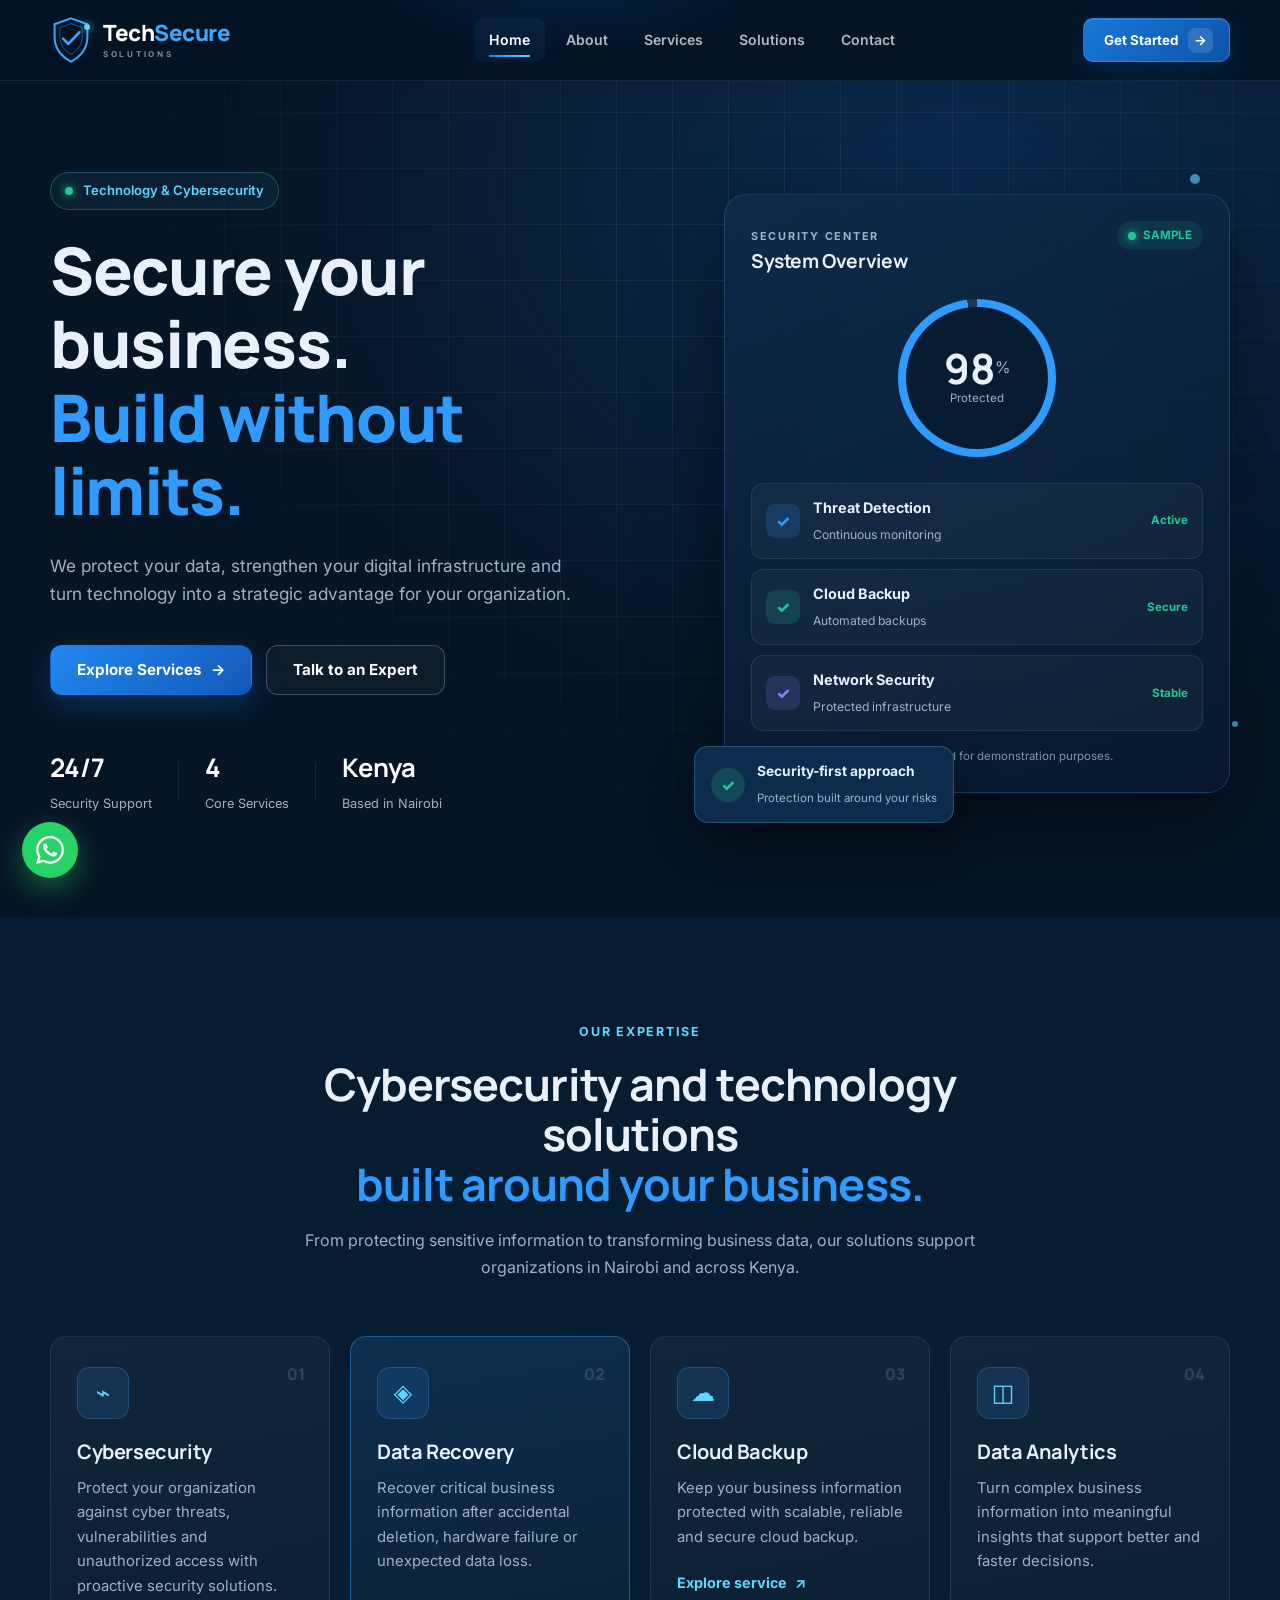
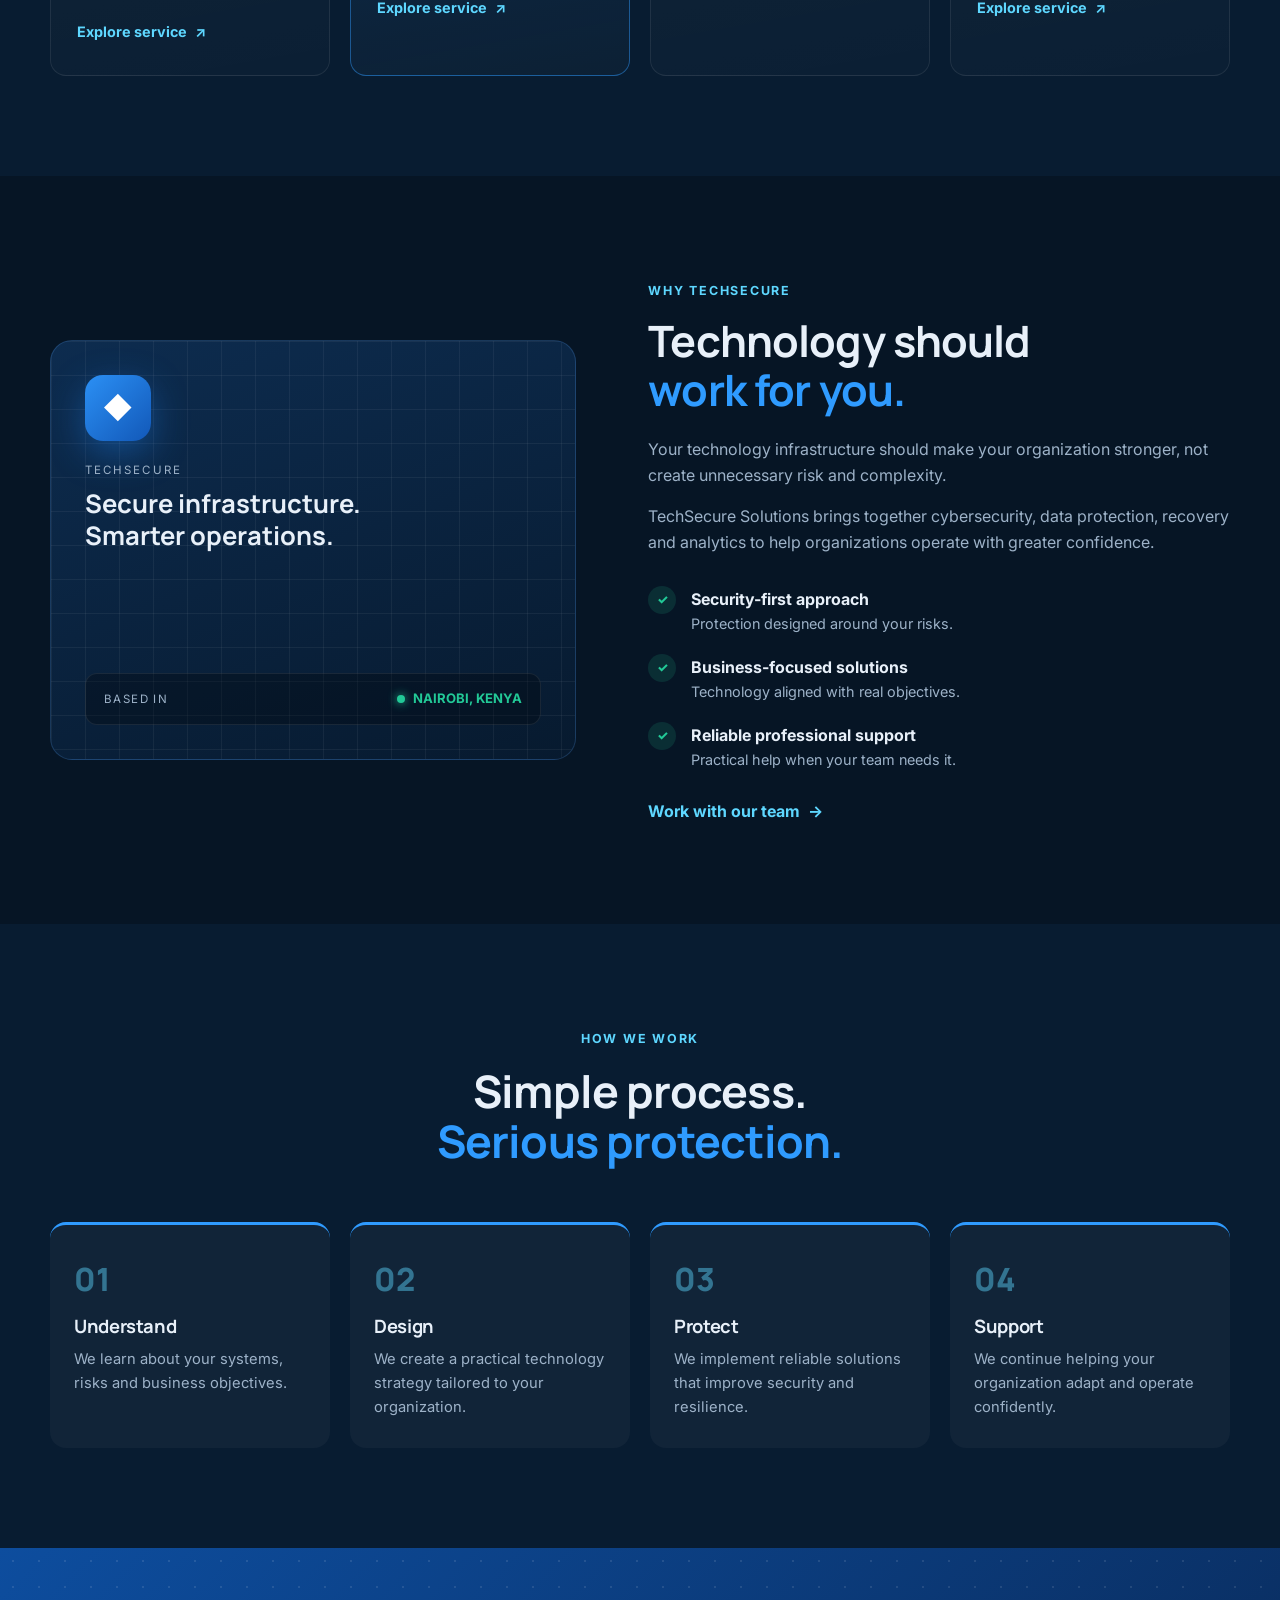
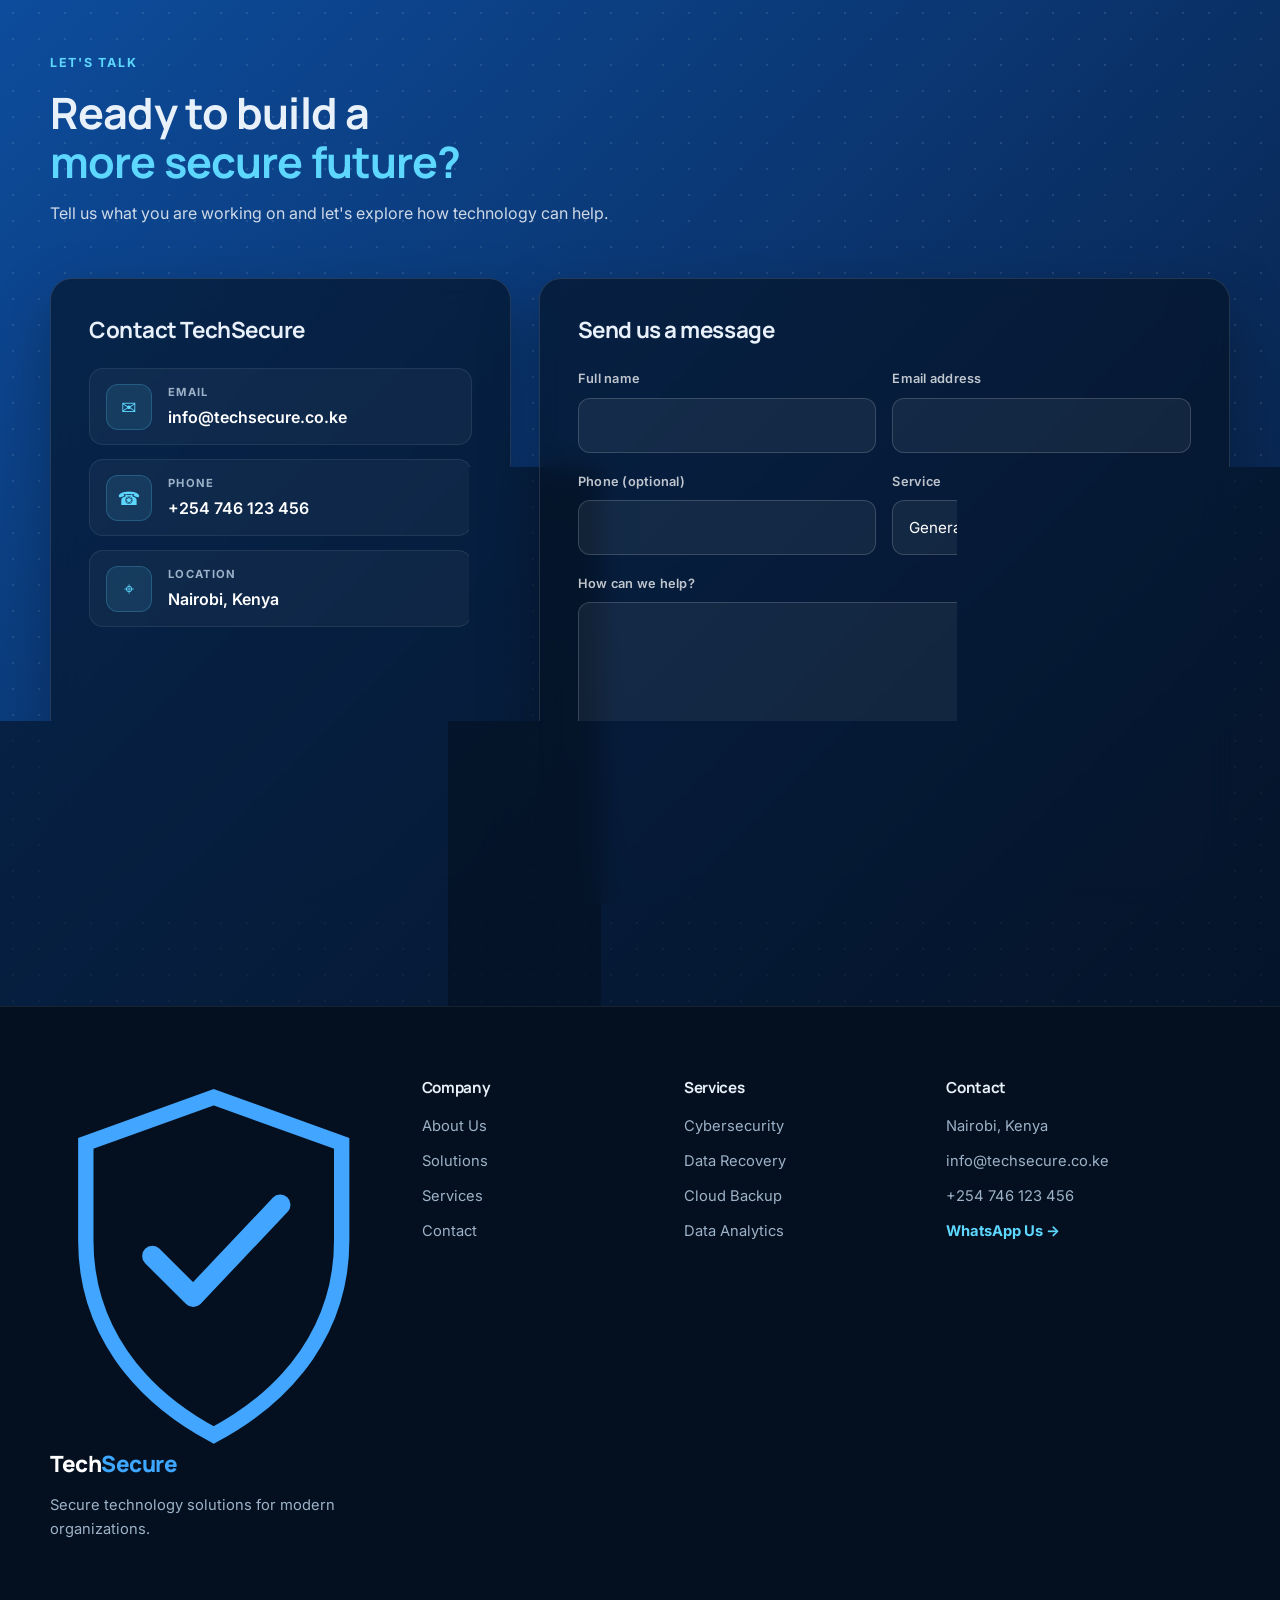
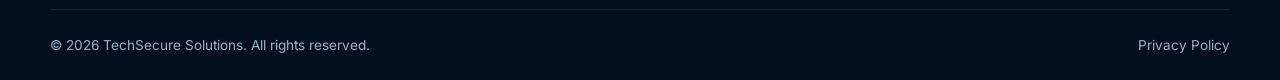
==== commit 7fa20c78: "Update index.html" ====
--- a/TechSecure/index.html
+++ b/TechSecure/index.html
@@ -1,7 +1,6 @@
 <!DOCTYPE html>
 <html lang="en">
 <head>
-    <img src="images/og-image-png.png"
     <meta charset="UTF-8">
     <meta name="viewport" content="width=device-width, initial-scale=1.0">
     <title>TechSecure Solutions | Cybersecurity, Data Recovery, Cloud Backup &amp; Analytics</title>
@@ -18,6 +17,8 @@
     <meta property="og:title" content="TechSecure Solutions | Cybersecurity &amp; Technology Solutions">
     <meta property="og:description" content="Cybersecurity, data recovery, cloud backup and data analytics solutions for modern organizations in Kenya.">
     <meta property="og:image" content="https://techsecure.co.ke/images/og-image.png">
+    <meta property="og:image:width" content="1200">
+    <meta property="og:image:height" content="630">
     <meta property="og:site_name" content="TechSecure Solutions">
     <meta property="og:locale" content="en_KE">
 
@@ -41,7 +42,7 @@
       "@type": "ProfessionalService",
       "name": "TechSecure Solutions",
       "url": "https://techsecure.co.ke/",
-      "telephone": "+254746399558",
+      "telephone": "+254746123456",
       "email": "info@techsecure.co.ke",
       "areaServed": "Kenya",
       "address": {
@@ -337,7 +338,7 @@
                                 <span class="contact-icon" aria-hidden="true">☎</span>
                                 <div>
                                     <strong>Phone</strong>
-                                    <a href="tel:+254746399558">+254 746 399 558</a>
+                                    <a href="tel:+254746123456">+254 746 123 456</a>
                                 </div>
                             </li>
                             <li>
@@ -349,7 +350,7 @@
                             </li>
                         </ul>
 
-                        <a href="https://wa.me/254746399558?text=Hello%20TechSecure%2C%20I%27d%20like%20to%20ask%20about%20your%20services." class="btn btn-light" target="_blank" rel="noopener noreferrer">Message us on WhatsApp <span>→</span></a>
+                        <a href="https://wa.me/254746123456?text=Hello%20TechSecure%2C%20I%27d%20like%20to%20ask%20about%20your%20services." class="btn btn-light" target="_blank" rel="noopener noreferrer">Message us on WhatsApp <span>→</span></a>
                     </div>
 
                     <!-- Works automatically when hosted on Netlify -->
@@ -444,8 +445,8 @@
                     <h3>Contact</h3>
                     <p>Nairobi, Kenya</p>
                     <a href="mailto:info@techsecure.co.ke">info@techsecure.co.ke</a>
-                    <a href="tel:+254746399558">+254 746 399 558</a>
-                    <a href="https://wa.me/254746399558?text=Hello%20TechSecure%2C%20I%27d%20like%20to%20ask%20about%20your%20services." class="footer-contact" target="_blank" rel="noopener noreferrer">WhatsApp Us →</a>
+                    <a href="tel:+254746123456">+254 746 123 456</a>
+                    <a href="https://wa.me/254746123456?text=Hello%20TechSecure%2C%20I%27d%20like%20to%20ask%20about%20your%20services." class="footer-contact" target="_blank" rel="noopener noreferrer">WhatsApp Us →</a>
                 </div>
 
             </div>
@@ -461,7 +462,7 @@
     </footer>
 
     <!-- WhatsApp floating button -->
-    <a class="wa-float" href="https://wa.me/254746399558?text=Hello%20TechSecure%2C%20I%27d%20like%20to%20ask%20about%20your%20services." target="_blank" rel="noopener noreferrer" aria-label="Chat with TechSecure on WhatsApp">
+    <a class="wa-float" href="https://wa.me/254746123456?text=Hello%20TechSecure%2C%20I%27d%20like%20to%20ask%20about%20your%20services." target="_blank" rel="noopener noreferrer" aria-label="Chat with TechSecure on WhatsApp">
         <svg width="28" height="28" viewBox="0 0 24 24" fill="#fff" aria-hidden="true"><path d="M17.472 14.382c-.297-.149-1.758-.867-2.03-.967-.273-.099-.471-.148-.67.15-.197.297-.767.966-.94 1.164-.173.199-.347.223-.644.075-.297-.15-1.255-.463-2.39-1.475-.883-.788-1.48-1.761-1.653-2.059-.173-.297-.018-.458.13-.606.134-.133.298-.347.446-.52.149-.174.198-.298.298-.497.099-.198.05-.371-.025-.52-.075-.149-.669-1.612-.916-2.207-.242-.579-.487-.5-.669-.51-.173-.008-.371-.01-.57-.01-.198 0-.52.074-.792.372-.272.297-1.04 1.016-1.04 2.479 0 1.462 1.065 2.875 1.213 3.074.149.198 2.096 3.2 5.077 4.487.709.306 1.262.489 1.694.625.712.227 1.36.195 1.871.118.571-.085 1.758-.719 2.006-1.413.248-.694.248-1.289.173-1.413-.074-.124-.272-.198-.57-.347m-5.421 7.403h-.004a9.87 9.87 0 01-5.031-1.378l-.361-.214-3.741.982.998-3.648-.235-.374a9.86 9.86 0 01-1.51-5.26c.001-5.45 4.436-9.884 9.888-9.884 2.64 0 5.122 1.03 6.988 2.898a9.825 9.825 0 012.893 6.994c-.003 5.45-4.437 9.884-9.885 9.884m8.413-18.297A11.815 11.815 0 0012.05 0C5.495 0 .16 5.335.157 11.892c0 2.096.547 4.142 1.588 5.945L.057 24l6.305-1.654a11.882 11.882 0 005.683 1.448h.005c6.554 0 11.89-5.335 11.893-11.893a11.821 11.821 0 00-3.48-8.413Z"/></svg>
     </a>
 
@@ -470,4 +471,4 @@
     <script src="js/script.js"></script>
 
 </body>
-</html>+</html>
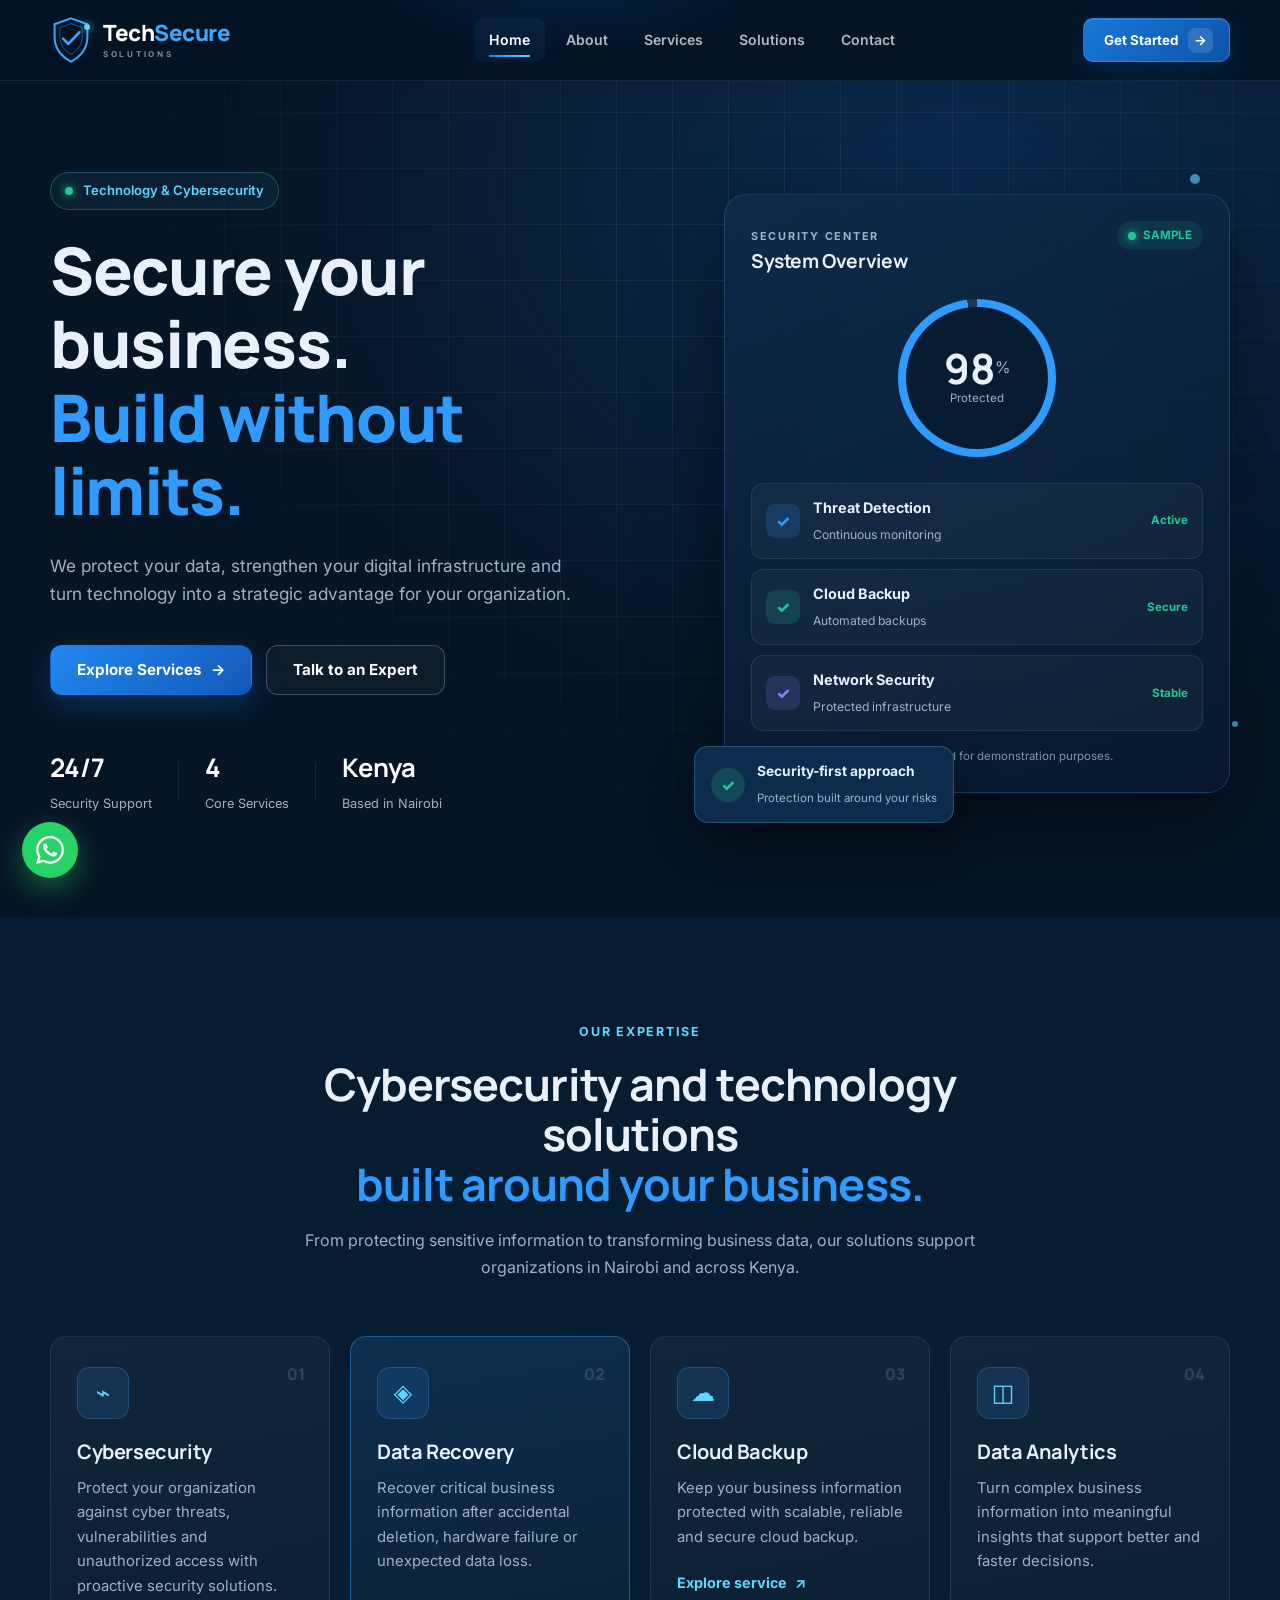
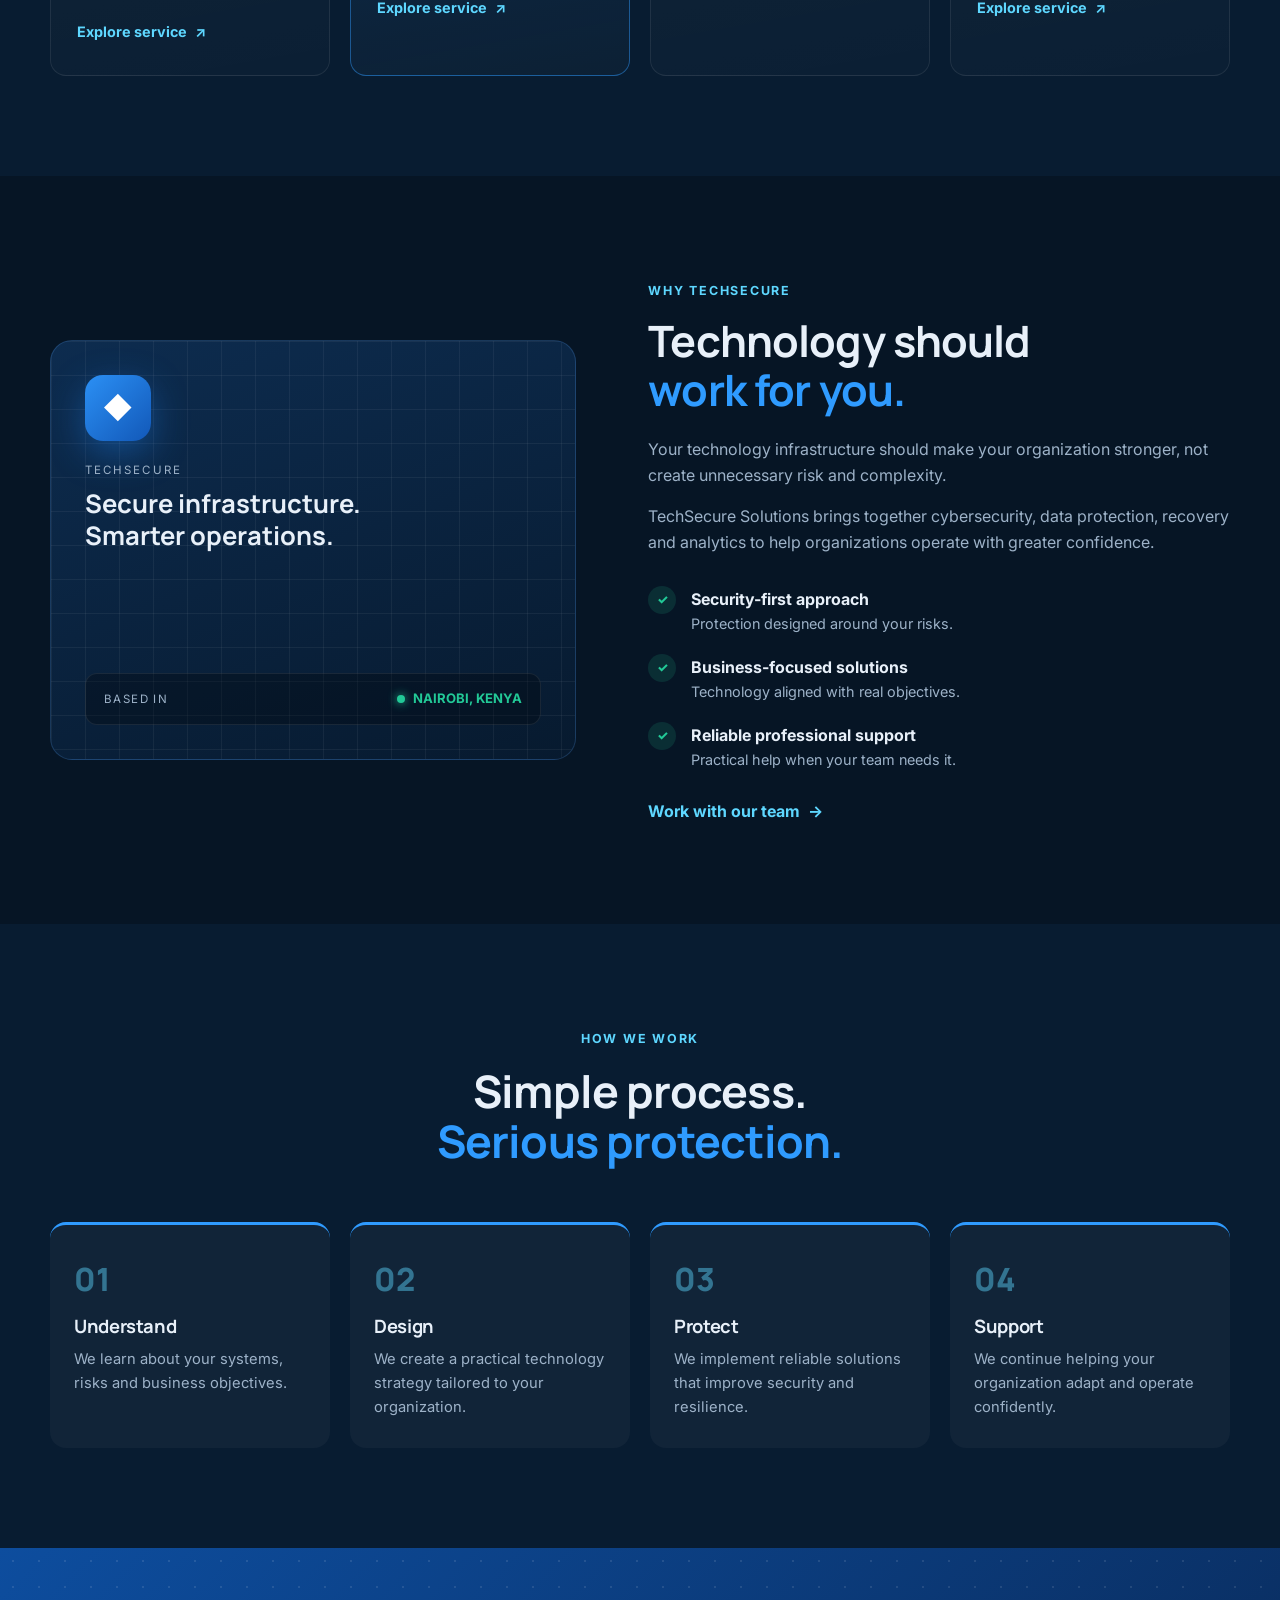
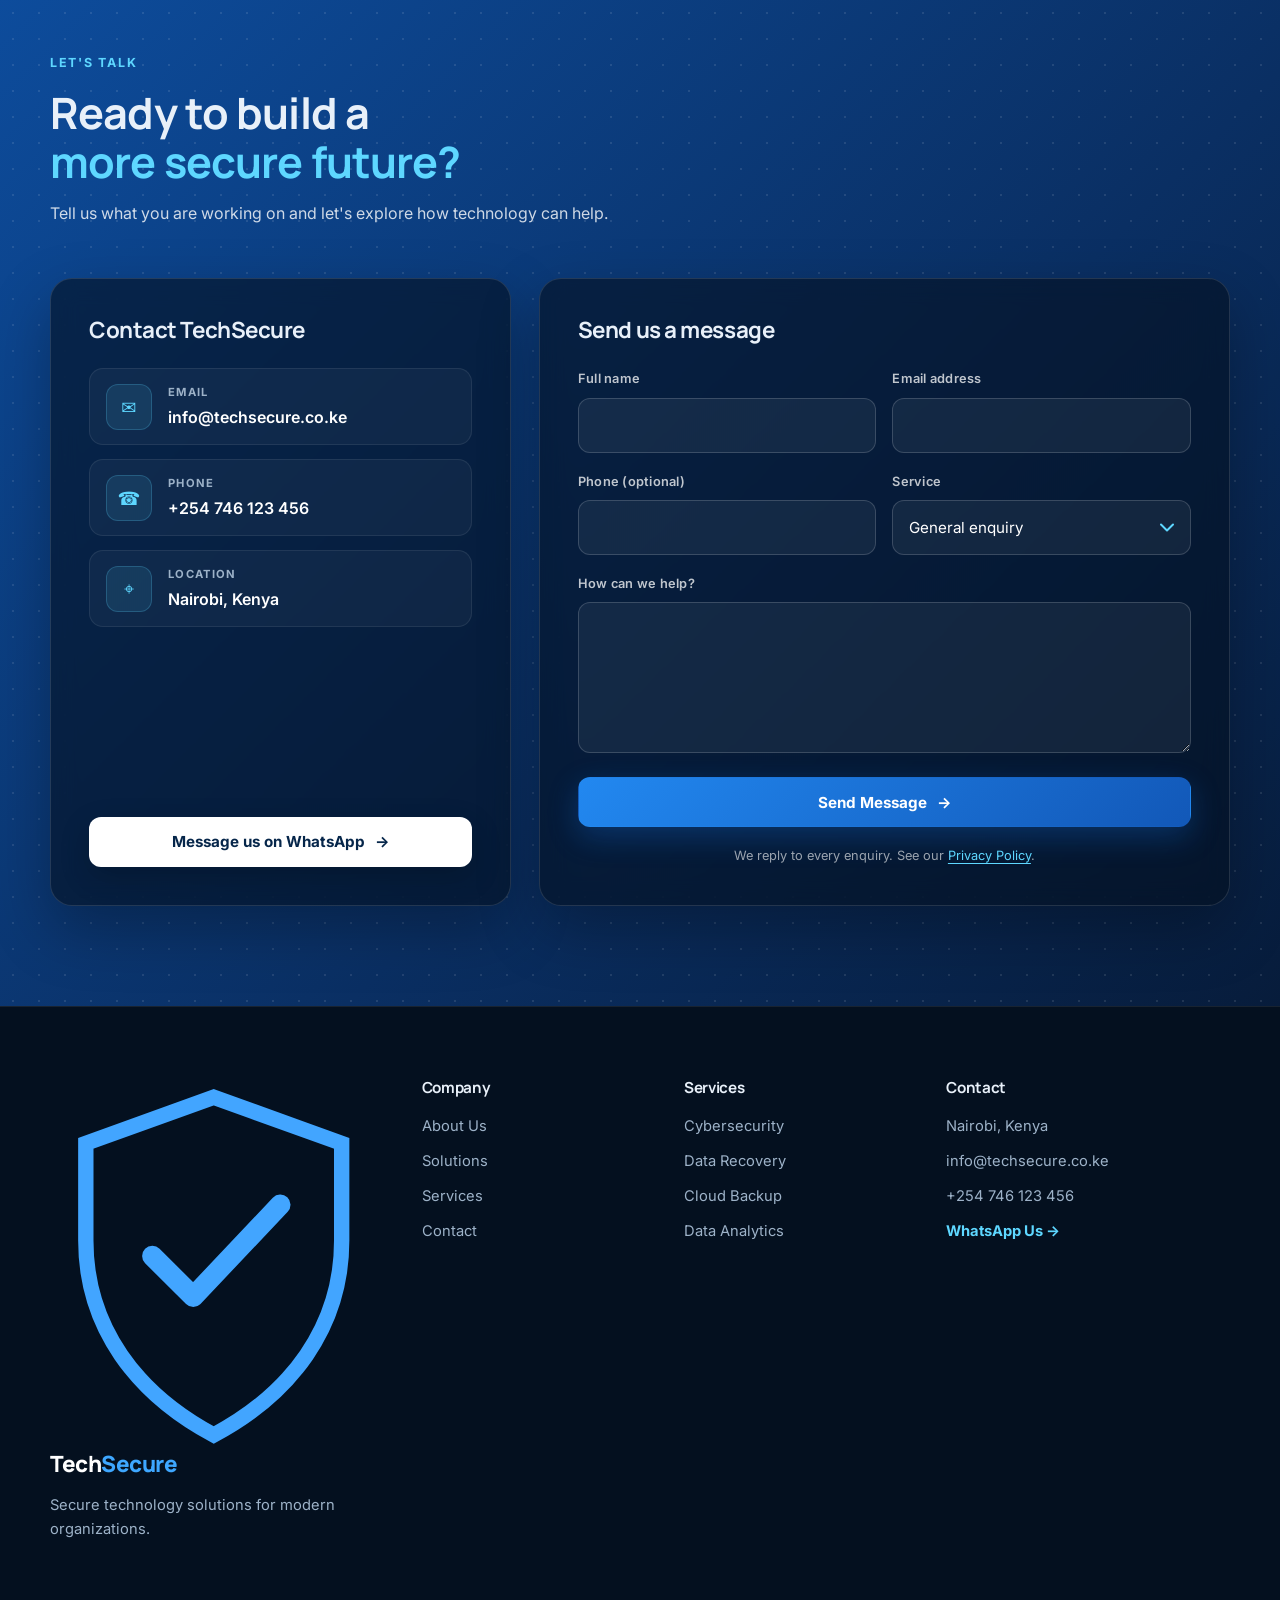
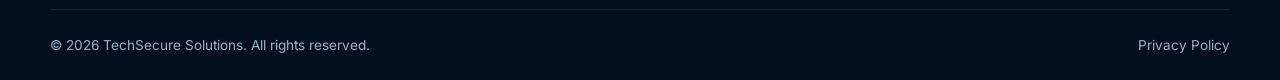
==== commit f7381a7e: "Update index.html" ====
--- a/TechSecure/index.html
+++ b/TechSecure/index.html
@@ -10,13 +10,13 @@
     <meta name="robots" content="index, follow">
     <meta name="theme-color" content="#061525">
 
-    <link rel="canonical" href="https://techsecure.co.ke/">
+    <link rel="canonical" href="https://techsecureke.netlify.app/">
 
     <meta property="og:type" content="website">
-    <meta property="og:url" content="https://techsecure.co.ke/">
+    <meta property="og:url" content="https://techsecureke.netlify.app/">
     <meta property="og:title" content="TechSecure Solutions | Cybersecurity &amp; Technology Solutions">
     <meta property="og:description" content="Cybersecurity, data recovery, cloud backup and data analytics solutions for modern organizations in Kenya.">
-    <meta property="og:image" content="https://techsecure.co.ke/images/og-image.png">
+    <meta property="og:image" content="https://techsecureke.netlify.app/images/og-image.png">
     <meta property="og:image:width" content="1200">
     <meta property="og:image:height" content="630">
     <meta property="og:site_name" content="TechSecure Solutions">
@@ -25,7 +25,7 @@
     <meta name="twitter:card" content="summary_large_image">
     <meta name="twitter:title" content="TechSecure Solutions | Cybersecurity &amp; Technology Solutions">
     <meta name="twitter:description" content="Cybersecurity, data recovery, cloud backup and data analytics solutions for modern organizations in Kenya.">
-    <meta name="twitter:image" content="https://techsecure.co.ke/images/og-image.png">
+    <meta name="twitter:image" content="https://techsecureke.netlify.app/images/og-image.png">
 
     <link rel="icon" href="data:image/svg+xml,%3Csvg xmlns='http://www.w3.org/2000/svg' viewBox='0 0 32 32'%3E%3Crect width='32' height='32' rx='9' fill='%231466c8'/%3E%3Cpath d='M16 5.5l8 3v7c0 4.7-3.3 8.2-8 10-4.7-1.8-8-5.3-8-10v-7z' fill='none' stroke='%23fff' stroke-width='1.8' stroke-linejoin='round'/%3E%3Cpath d='M12 16l3 3 5-6' fill='none' stroke='%2319c29a' stroke-width='2.2' stroke-linecap='round' stroke-linejoin='round'/%3E%3C/svg%3E">
 
@@ -41,7 +41,7 @@
       "@context": "https://schema.org",
       "@type": "ProfessionalService",
       "name": "TechSecure Solutions",
-      "url": "https://techsecure.co.ke/",
+      "url": "https://techsecureke.netlify.app/",
       "telephone": "+254746123456",
       "email": "info@techsecure.co.ke",
       "areaServed": "Kenya",
